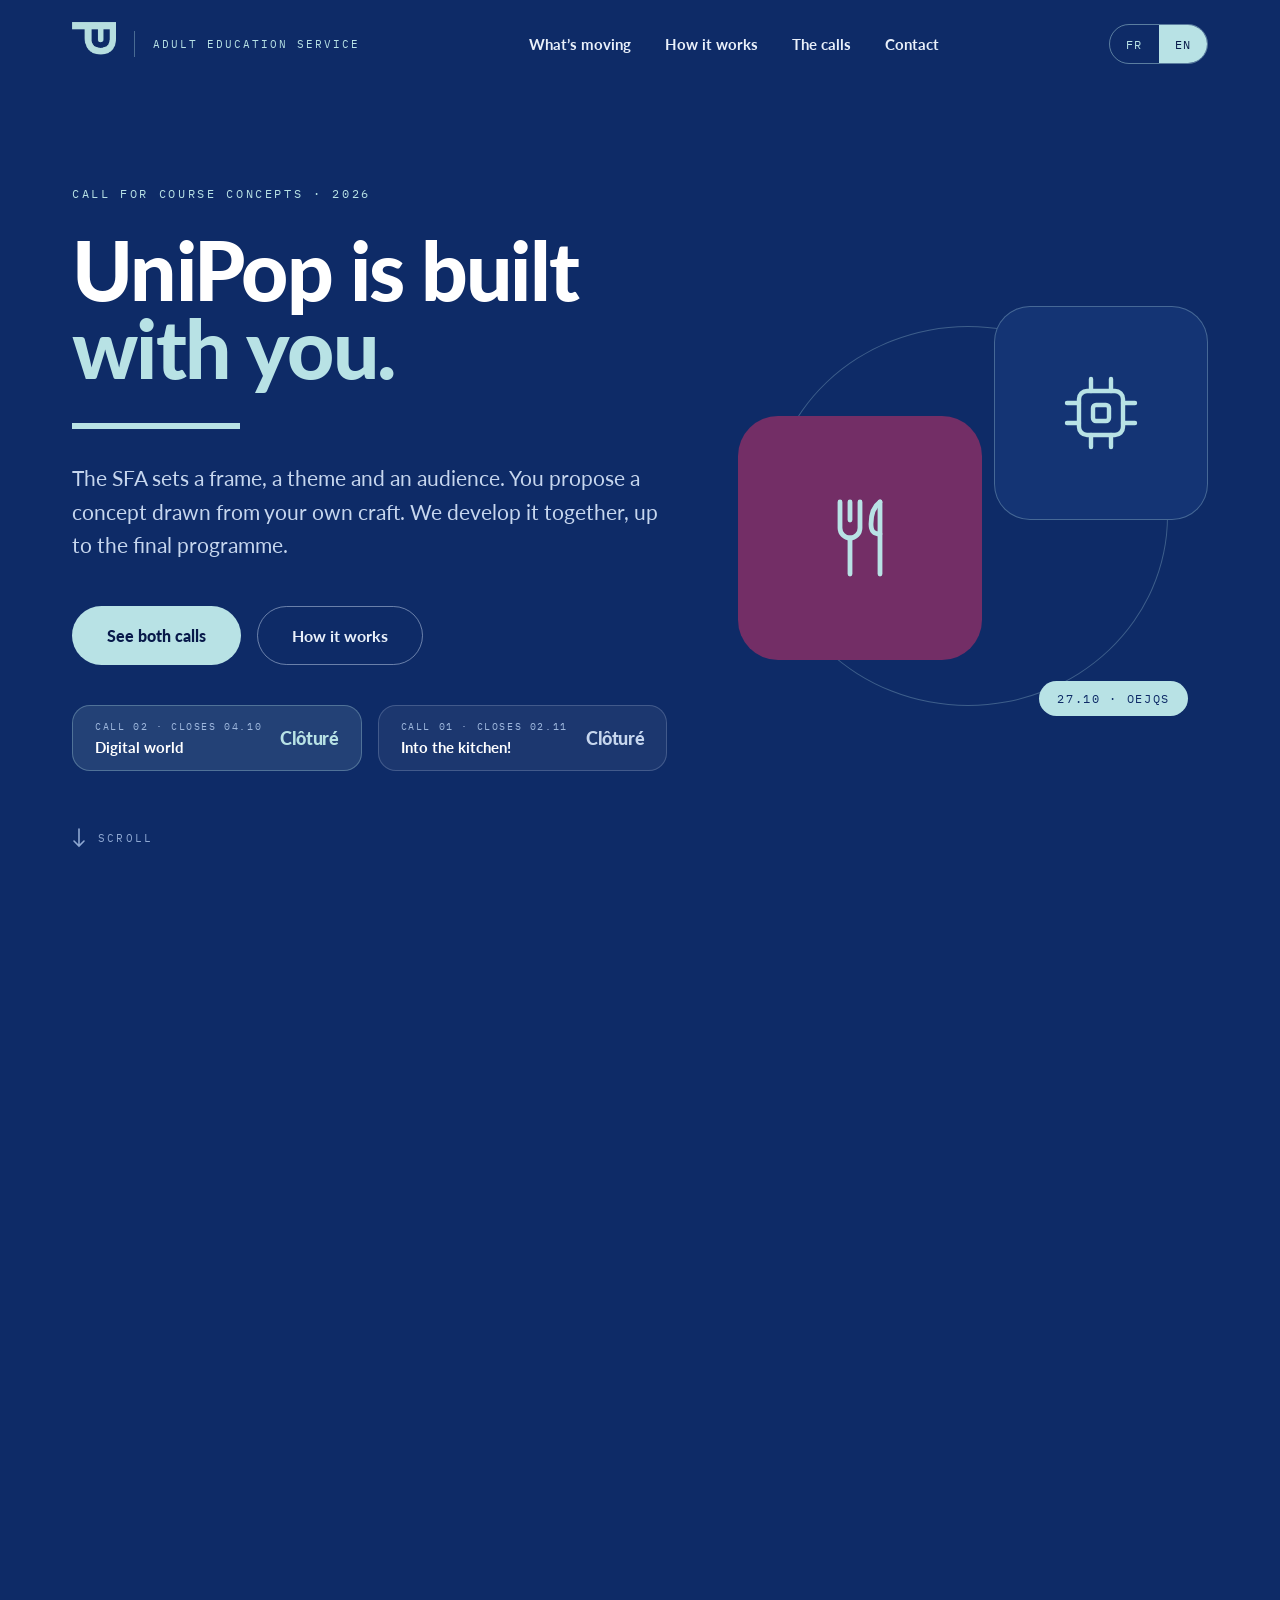
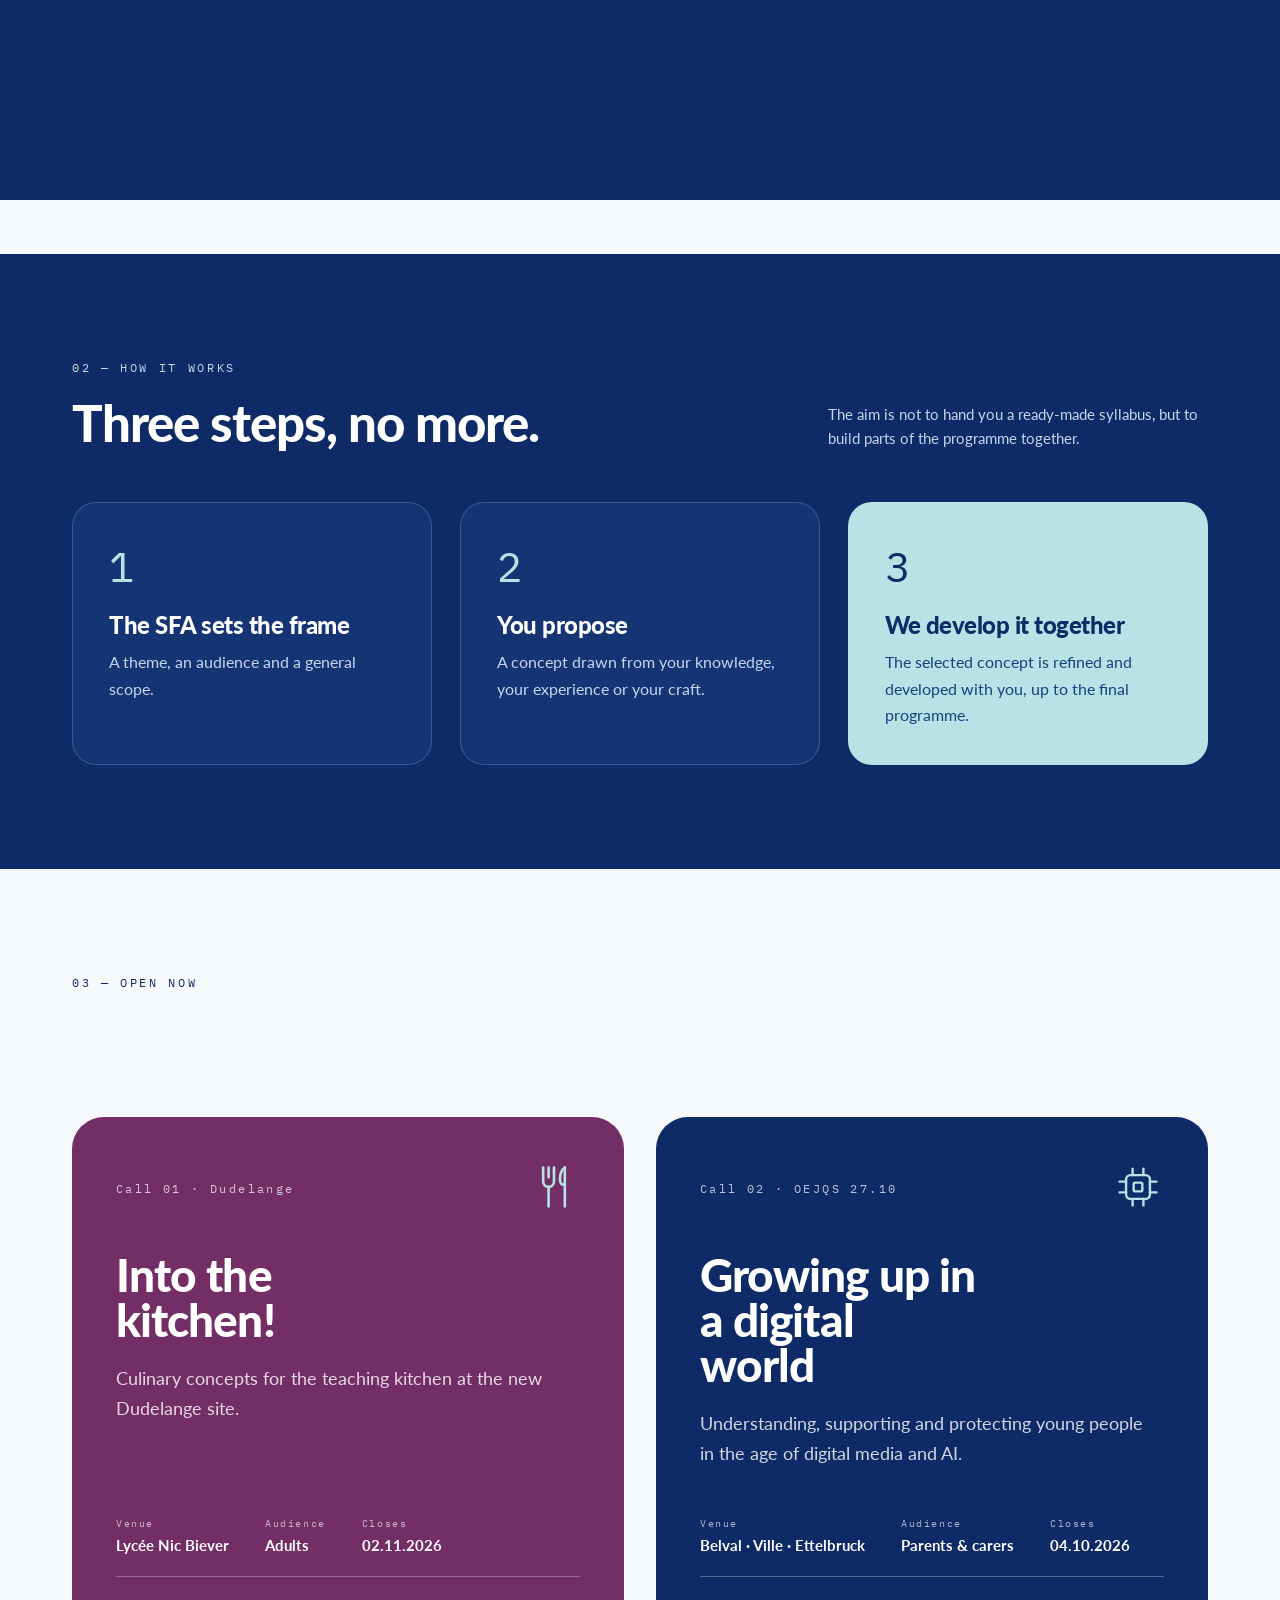
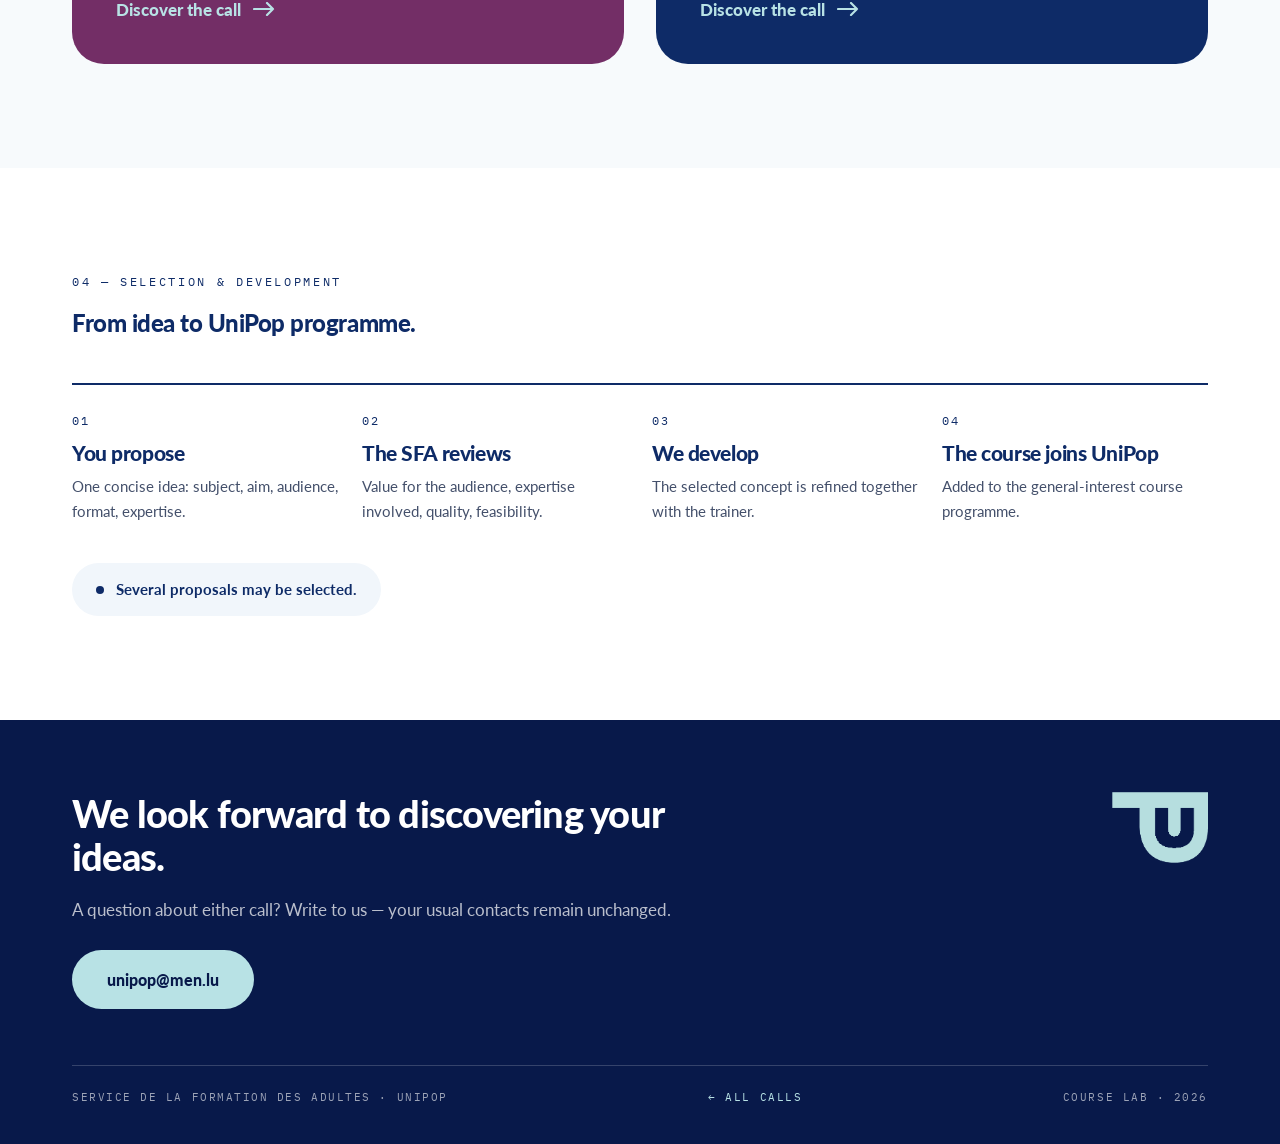
==== index.html @ d963fb6a "Add files via upload" ====
<!doctype html>
<html lang="fr">
<head>
<meta charset="utf-8">
<meta name="viewport" content="width=device-width, initial-scale=1">
<title data-i18n="k41">UniPop · Appel à concepts 2026</title>
<meta name="description" content="Deux appels à concepts de cours ouverts aux formatrices et formateurs UniPop : cuisine pédagogique à Dudelange et « Grandir dans un monde numérique ».">
<meta property="og:type" content="website">
<meta property="og:site_name" content="UniPop · Service de la formation des adultes">
<meta property="og:title" content="UniPop · Appel à concepts 2026">
<meta property="og:description" content="Deux appels à concepts de cours ouverts aux formatrices et formateurs UniPop : cuisine pédagogique à Dudelange et « Grandir dans un monde numérique ».">
<meta property="og:image" content="https://letzbug.github.io/appel_projets/assets/img/og-appel-concepts.png">
<meta property="og:image:width" content="1200">
<meta property="og:image:height" content="630">
<meta property="og:url" content="https://letzbug.github.io/appel_projets/index.html">
<meta name="twitter:card" content="summary_large_image">
<meta name="theme-color" content="#0E2B67">
<link rel="icon" href="assets/img/favicon-32.png" sizes="32x32">
<link rel="apple-touch-icon" href="assets/img/apple-touch-icon.png">
<link rel="preconnect" href="https://fonts.googleapis.com">
<link rel="preconnect" href="https://fonts.gstatic.com" crossorigin>
<link rel="stylesheet" href="https://fonts.googleapis.com/css2?family=Lato:ital,wght@0,400;0,700;0,900;1,400&amp;family=IBM+Plex+Mono:wght@400;500&amp;display=swap">
<link rel="stylesheet" href="assets/css/site.css">
</head>
<body>
<a class="skip" href="#main">Aller au contenu</a>
<header class="nav">
  <div class="shell nav__inner">
    <div class="nav__brand">
      <a href="index.html" aria-label="UniPop"><img class="nav__logo" src="assets/img/unipop-logo-knockout.png" alt="UniPop"></a>
      <span class="nav__rule" aria-hidden="true"></span>
      <span class="nav__tag" data-i18n="k46">Service de la formation des adultes</span>
    </div>
    <nav class="nav__links" id="menu">
      <a href="index.html#bouge" data-i18n="k42">Ce qui bouge</a>
      <a href="index.html#principe" data-i18n="k43">Le principe</a>
      <a href="index.html#appels" data-i18n="k44">Les appels</a>
      <a href="index.html#contact" data-i18n="k45">Contact</a>
    </nav>
    <div class="nav__end">
      <div class="lang" role="group" aria-label="Langue / Language">
        <button type="button" data-lang="fr" aria-pressed="true">FR</button>
        <button type="button" data-lang="en" aria-pressed="false">EN</button>
      </div>
      <button class="burger" type="button" aria-expanded="false" aria-controls="menu" aria-label="Menu">
        <span></span><span></span><span></span>
      </button>
    </div>
  </div>
  <div class="nav__progress" aria-hidden="true"></div>
</header>
<main id="main">

  <section class="hero">
    <div class="shell hero__grid">
      <div class="hero__col">
        <p class="eyebrow reveal" data-i18n="k47">Appel à concepts · Édition 2026</p>
        <h1 class="reveal" data-i18n-html="k48">UniPop se construit avec <span class="accent">vous.</span></h1>
        <div class="hero__rule reveal" aria-hidden="true"></div>
        <p class="hero__text reveal" data-i18n="k49">Le SFA définit un cadre, une thématique et un public. Vous proposez un concept issu de votre savoir-faire. Nous le développons ensemble, jusqu’au programme.</p>
        <div class="hero__actions reveal">
          <a class="btn btn--mint" href="#appels"><span data-i18n="k50">Voir les deux appels</span></a>
          <a class="btn btn--ghost" href="#principe"><span data-i18n="k51">Comment ça marche</span></a>
        </div>
        <div class="counts reveal">
          <div class="count count--lead" data-deadline="2026-10-04T23:59:59+02:00">
            <div>
              <div class="count__label"><span data-i18n="k1">Appel 02 · clôture 04.10</span></div>
              <div class="count__name"><span data-i18n="k2">Monde numérique</span></div>
            </div>
            <div class="count__value" data-over="Clôturé">04.10</div>
          </div>
          <div class="count" data-deadline="2026-11-02T23:59:59+01:00">
            <div>
              <div class="count__label"><span data-i18n="k3">Appel 01 · clôture 02.11</span></div>
              <div class="count__name"><span data-i18n="k4">À vos fourneaux !</span></div>
            </div>
            <div class="count__value" data-over="Clôturé">02.11</div>
          </div>
        </div>
        <div class="scrollcue" aria-hidden="true">
          <svg width="14" height="22" viewBox="0 0 14 22" fill="none" stroke="currentColor" stroke-width="1.6" stroke-linecap="round"><path d="M7 2v17M2 14l5 5 5-5"/></svg>
          <span>SCROLL</span>
        </div>
      </div>
      <div class="hero__art" aria-hidden="true">
        <div class="hero__ring"></div>
        <div class="tile tile--a floaty" style="color:var(--mint)"><svg viewBox="0 0 48 48" fill="none" stroke="currentColor" stroke-width="2.4" stroke-linecap="round" stroke-linejoin="round" aria-hidden="true"><path d="M14 6v13a5 5 0 0 0 5 5 5 5 0 0 0 5-5V6"/><path d="M19 6v9"/><path d="M19 24v18"/><path d="M34 6c-3.5 2.5-4.5 7-4.5 11s1.5 5 4.5 5"/><path d="M34 6v36"/></svg></div>
        <div class="tile tile--b floaty--b" style="color:var(--mint)"><svg viewBox="0 0 48 48" fill="none" stroke="currentColor" stroke-width="2.2" stroke-linecap="round" stroke-linejoin="round" aria-hidden="true"><rect x="13" y="13" width="22" height="22" rx="4"/><rect x="20" y="20" width="8" height="8" rx="1.5"/><path d="M19 13V7M29 13V7M19 41v-6M29 41v-6M13 19H7M13 29H7M41 19h-6M41 29h-6"/></svg></div>
        <div class="chip-float floaty--b">27.10 · OEJQS</div>
      </div>
    </div>
  </section>

  <div class="ticker" aria-hidden="true"><div class="ticker__track"><span><span data-i18n="k5">Dudelange · cuisine pédagogique</span></span><span aria-hidden="true">—</span><span><span data-i18n="k6">Ettelbruck · UniPop NORD · novembre 2026</span></span><span aria-hidden="true">—</span><span><span data-i18n="k7">27 octobre · journée OEJQS</span></span><span aria-hidden="true">—</span><span><span data-i18n="k8">Nouveau · les appels à concepts</span></span><span aria-hidden="true">—</span><span><span data-i18n="k9">Dudelange · cuisine pédagogique</span></span><span aria-hidden="true">—</span><span><span data-i18n="k10">Ettelbruck · UniPop NORD · novembre 2026</span></span><span aria-hidden="true">—</span><span><span data-i18n="k11">27 octobre · journée OEJQS</span></span><span aria-hidden="true">—</span><span><span data-i18n="k12">Nouveau · les appels à concepts</span></span><span aria-hidden="true">—</span></div></div>

  <section class="section section--paper" id="bouge">
    <div class="shell">
      <div class="news">
        <div class="map reveal" data-map>
        <svg viewBox="0 0 388 530" role="img" aria-label="Carte du Luxembourg : Dudelange, Ettelbruck et une piste à l’ouest">
          <path class="map__outline" d="M194 14 L212 69.8 L198.5 125.6 L225.5 181.4 L261.5 230.2 L324.5 265 L365 306.9 L374 348.7 L333.5 404.5 L306.5 453.3 L297.5 509.1 L257 516.1 L216.5 488.2 L176 516.1 L126.5 495.2 L90.5 488.2 L41 467.3 L14 453.3 L59 411.5 L77 362.7 L63.5 313.8 L90.5 272 L59 223.2 L41 174.4 L14 118.6 L68 76.8 L126.5 48.9 L162.5 27.9 Z"/>
          <g class="map__dots"></g>
          <g class="map__site" style="animation-delay:1.05s">
            <circle class="map__ping" cx="182.3" cy="245.5" r="9" fill="#0E2B67" opacity=".5"/>
            <circle cx="182.3" cy="245.5" r="7.5" fill="#0E2B67"/>
            <text class="map__label" x="198" y="250" fill="#0E2B67">Ettelbruck</text>
          </g>
          <g class="map__site" style="animation-delay:1.2s">
            <circle class="map__ping" cx="174.6" cy="502.1" r="9" fill="#732E66" opacity=".5"/>
            <circle cx="174.6" cy="502.1" r="7.5" fill="#732E66"/>
            <text class="map__label" x="190" y="507" fill="#732E66">Dudelange</text>
          </g>
          <g class="map__site" style="animation-delay:1.35s">
            <circle cx="90.5" cy="334.8" r="6.5" fill="#7C8CA8"/>
            <text class="map__label" x="26" y="316" fill="#7C8CA8">Ouest ?</text>
          </g>
        </svg>
      </div>
        <div>
          <p class="eyebrow reveal" data-i18n="k52">01 — Ce qui bouge</p>
          <h2 class="reveal" style="margin-bottom:14px" data-i18n="k53">De nouveaux lieux, de nouvelles possibilités.</h2>
          <p class="lead reveal" style="margin-bottom:44px;max-width:620px" data-i18n="k54">UniPop s’agrandit. Et avec les nouveaux sites arrive une nouvelle manière de construire une partie de l’offre — avec les formatrices et les formateurs.</p>
          <article class="newsitem reveal">
        <div class="newsitem__no">01</div>
        <div>
          <h3 data-i18n="k13">Dudelange — on commence par la cuisine</h3>
          <p data-i18n="k14">Lycée Nic Biever, 28 rue du Parc. Une cuisine pédagogique entièrement équipée sera le premier espace activé sur le site. Locaux disponibles les lundis et mercredis à partir de 17h00.</p>
        </div>
      </article>
      <article class="newsitem reveal">
        <div class="newsitem__no">02</div>
        <div>
          <h3 data-i18n="k15">Ettelbruck — UniPop NORD prend forme</h3>
          <p data-i18n="k16">Au Centre administratif Nordstad : une salle de musique, deux salles artistiques, deux salles équipables en portables et huit salles de classe. Premières formations à partir de novembre 2026.</p>
        </div>
      </article>
      <article class="newsitem newsitem--soft reveal">
        <div class="newsitem__no">03</div>
        <div>
          <h3 data-i18n="k17">Et vers l’ouest ?</h3>
          <p data-i18n="k18">Les discussions sont en cours. Bientôt un nouveau point sur la carte UniPop, nous l’espérons.</p>
        </div>
      </article>
        </div>
      </div>
    </div>
  </section>

  <section class="section section--navy" id="principe">
    <div class="shell">
      <div class="section__head">
        <div>
          <p class="eyebrow reveal" data-i18n="k55">02 — Le principe</p>
          <h2 class="reveal" data-i18n="k56">Trois temps, pas plus.</h2>
        </div>
        <p class="section__note reveal" data-i18n="k57">L’objectif n’est pas de vous imposer un contenu prédéfini, mais de construire ensemble certaines parties du programme.</p>
      </div>
      <div class="steps">
      <div class="step reveal">
        <div class="step__no">1</div>
        <h3 data-i18n="k19">Le SFA définit</h3>
        <p data-i18n="k20">Une thématique, un public et un cadre général.</p>
      </div>
      <div class="step reveal">
        <div class="step__no">2</div>
        <h3 data-i18n="k21">Vous proposez</h3>
        <p data-i18n="k22">Un concept issu de vos connaissances, de votre expérience ou de votre savoir-faire.</p>
      </div>
      <div class="step step--mint reveal">
        <div class="step__no">3</div>
        <h3 data-i18n="k23">Nous développons</h3>
        <p data-i18n="k24">Le concept retenu est précisé et développé avec vous, jusqu’au programme.</p>
      </div>
      </div>
    </div>
  </section>

  <section class="section section--paper" id="appels">
    <div class="shell">
      <div class="section__head">
        <div>
          <p class="eyebrow reveal" data-i18n="k58">03 — Ouverts maintenant</p>
          <h2 class="reveal" data-i18n="k59">Deux appels, deux univers.</h2>
        </div>
        <p class="section__note reveal" data-i18n="k60">Formulaire PDF interactif · une page suffit.</p>
      </div>
      <div class="calls">
      <a class="call call--cuisine reveal" href="cuisine.html" data-wipe="#732E66">
        <div class="call__top">
          <span class="call__kicker"><span data-i18n="k25">Appel 01 · Dudelange</span></span>
          <span style="color:var(--mint)"><svg viewBox="0 0 48 48" fill="none" stroke="currentColor" stroke-width="2.4" stroke-linecap="round" stroke-linejoin="round" aria-hidden="true"><path d="M14 6v13a5 5 0 0 0 5 5 5 5 0 0 0 5-5V6"/><path d="M19 6v9"/><path d="M19 24v18"/><path d="M34 6c-3.5 2.5-4.5 7-4.5 11s1.5 5 4.5 5"/><path d="M34 6v36"/></svg></span>
        </div>
        <h3 data-i18n-html="k26">À vos<br>fourneaux !</h3>
        <p data-i18n="k27">Concepts culinaires pour la cuisine pédagogique du nouveau site de Dudelange.</p>
        <div class="call__foot">
          <dl class="call__meta">
            <div><dt><span data-i18n="k28">Le lieu</span></dt><dd>Lycée Nic Biever</dd></div>
            <div><dt><span data-i18n="k29">Le public</span></dt><dd><span data-i18n="k30">Adultes</span></dd></div>
            <div><dt><span data-i18n="k31">Clôture</span></dt><dd>02.11.2026</dd></div>
          </dl>
          <span class="call__go"><span data-i18n="k32">Découvrir l’appel</span><svg width="22" height="14" viewBox="0 0 22 14" fill="none" stroke="currentColor" stroke-width="2.2" stroke-linecap="round" stroke-linejoin="round" aria-hidden="true"><path d="M1 7h19M14 1l6 6-6 6"/></svg></span>
        </div>
      </a>
      <a class="call call--numerique reveal" href="numerique.html" data-wipe="#0E2B67">
        <div class="call__top">
          <span class="call__kicker"><span data-i18n="k33">Appel 02 · OEJQS 27.10</span></span>
          <span style="color:var(--mint)"><svg viewBox="0 0 48 48" fill="none" stroke="currentColor" stroke-width="2.2" stroke-linecap="round" stroke-linejoin="round" aria-hidden="true"><rect x="13" y="13" width="22" height="22" rx="4"/><rect x="20" y="20" width="8" height="8" rx="1.5"/><path d="M19 13V7M29 13V7M19 41v-6M29 41v-6M13 19H7M13 29H7M41 19h-6M41 29h-6"/></svg></span>
        </div>
        <h3 data-i18n-html="k34">Grandir dans<br>un monde<br>numérique</h3>
        <p data-i18n="k35">Comprendre, accompagner et protéger les jeunes à l’ère du numérique et de l’IA.</p>
        <div class="call__foot">
          <dl class="call__meta">
            <div><dt><span data-i18n="k36">Le lieu</span></dt><dd>Belval · Ville · Ettelbruck</dd></div>
            <div><dt><span data-i18n="k37">Le public</span></dt><dd><span data-i18n="k38">Parents & accompagnants</span></dd></div>
            <div><dt><span data-i18n="k39">Clôture</span></dt><dd>04.10.2026</dd></div>
          </dl>
          <span class="call__go"><span data-i18n="k40">Découvrir l’appel</span><svg width="22" height="14" viewBox="0 0 22 14" fill="none" stroke="currentColor" stroke-width="2.2" stroke-linecap="round" stroke-linejoin="round" aria-hidden="true"><path d="M1 7h19M14 1l6 6-6 6"/></svg></span>
        </div>
      </a>
    </div>
    </div>
  </section>

  <section class="section section--white">
    <div class="shell">
      <p class="eyebrow reveal" data-i18n="k61">04 — Sélection & développement</p>
      <h2 class="reveal" style="margin:18px 0 48px" data-i18n="k62">De l’idée au programme UniPop.</h2>
      <div class="flow">
      <div class="reveal">
        <div class="flow__no">01</div>
        <h3 data-i18n="k63">Vous proposez</h3>
        <p data-i18n="k64">Une idée concise : sujet, objectif, public, format, expertise.</p>
      </div>
      <div class="reveal">
        <div class="flow__no">02</div>
        <h3 data-i18n="k65">Le SFA examine</h3>
        <p data-i18n="k66">Intérêt pour le public, savoir-faire mobilisé, qualité, faisabilité.</p>
      </div>
      <div class="reveal">
        <div class="flow__no">03</div>
        <h3 data-i18n="k67">Nous développons</h3>
        <p data-i18n="k68">Le concept retenu est précisé avec la formatrice ou le formateur.</p>
      </div>
      <div class="reveal">
        <div class="flow__no">04</div>
        <h3 data-i18n="k69">Le cours rejoint UniPop</h3>
        <p data-i18n="k70">Intégration dans la programmation des cours d’intérêt général.</p>
      </div>
    </div>
      <p class="badge-line reveal"><span data-i18n="k71">Plusieurs propositions pourront être retenues.</span></p>
    </div>
  </section>

</main>
<footer class="foot" id="contact">
  <div class="shell">
    <div class="foot__top">
      <div>
        <h2 class="reveal" data-i18n="k73">Nous nous réjouissons de découvrir vos idées.</h2>
        <p data-i18n="k72">Une question sur l’un des deux appels ? Écrivez-nous — vos personnes de contact habituelles restent inchangées.</p>
        <a class="btn btn--mint" href="mailto:unipop@men.lu" style="margin-top:26px">unipop@men.lu</a>
      </div>
      <img class="foot__logo" src="assets/img/unipop-logo-knockout.png" alt="UniPop">
    </div>
    <div class="foot__bar">
      <span>Service de la formation des adultes · UniPop</span>
      <a href="index.html" data-wipe="#0E2B67" data-i18n="k74">← Tous les appels</a>
      <span data-i18n="k75">Course Lab · 2026</span>
    </div>
  </div>
</footer>
<div class="wipe" aria-hidden="true"></div>
<script src="assets/js/lang-en.js"></script>
<script src="assets/js/i18n.js"></script>
<script src="assets/js/site.js"></script>
</body>
</html>
---- assets/css/site.css ----
/* =========================================================================
   UniPop · Appel à concepts 2026
   Feuille de style principale — Service de la formation des adultes
   Couleurs et typographie repris de la charte UniPop.
   ========================================================================= */

:root{
  --navy:#0E2B67;
  --navy-mid:#143474;
  --navy-deep:#08194A;
  --purple:#732E66;
  --purple-deep:#4E1C45;
  --mint:#B8E2E5;
  --paper:#F7FAFC;
  --white:#FFFFFF;
  --ink:#0E2B67;
  --body:#44506B;
  --muted:#6B7793;
  --line:#DCE6F0;

  /* couleur d'accent, redéfinie par page */
  --accent:var(--navy);
  --accent-deep:var(--navy-deep);
  --on-accent-soft:#C6D6EE;

  --shell:1280px;
  --pad:72px;
  --radius:24px;
  --ease:cubic-bezier(.2,.75,.2,1);

  --font:"Lato","Helvetica Neue",Helvetica,Arial,sans-serif;
  --mono:"IBM Plex Mono",ui-monospace,SFMono-Regular,Menlo,Consolas,monospace;
}

body.theme-cuisine{
  --accent:var(--purple);
  --accent-deep:var(--purple-deep);
  --on-accent-soft:#E3CADD;
}

/* Polices auto-hébergées — voir README, section « Schriften ».
   Décommenter ce bloc et supprimer le <link> Google Fonts dans les pages.
@font-face{font-family:"Lato";src:url("../fonts/lato-regular.woff2") format("woff2");font-weight:400;font-display:swap}
@font-face{font-family:"Lato";src:url("../fonts/lato-bold.woff2") format("woff2");font-weight:700;font-display:swap}
@font-face{font-family:"Lato";src:url("../fonts/lato-black.woff2") format("woff2");font-weight:900;font-display:swap}
@font-face{font-family:"IBM Plex Mono";src:url("../fonts/plexmono-regular.woff2") format("woff2");font-weight:400;font-display:swap}
*/

*,*::before,*::after{box-sizing:border-box}

html{scroll-behavior:smooth}

body{
  margin:0;
  font-family:var(--font);
  background:var(--paper);
  color:var(--body);
  -webkit-font-smoothing:antialiased;
  overflow-x:hidden;
}

img{max-width:100%;display:block}
a{color:var(--accent);text-decoration:none}

h1,h2,h3{margin:0;font-weight:900;letter-spacing:-.02em;color:var(--ink);line-height:1.05}
p{margin:0;line-height:1.65}

.shell{max-width:var(--shell);margin:0 auto;padding:0 var(--pad);width:100%}

.eyebrow{
  font-family:var(--mono);font-size:12px;letter-spacing:.22em;
  text-transform:uppercase;color:var(--accent);
}
.lead{font-size:18px;line-height:1.7;color:var(--body)}

/* ---------- accessibilité ---------- */
.skip{
  position:absolute;left:-9999px;top:0;z-index:100;background:var(--mint);color:var(--navy);
  padding:14px 22px;font-weight:700;border-radius:0 0 12px 0;
}
.skip:focus{left:0}
:focus-visible{outline:3px solid var(--mint);outline-offset:3px}
.sr-only{position:absolute;width:1px;height:1px;overflow:hidden;clip:rect(0 0 0 0);white-space:nowrap}

/* =========================================================================
   NAVIGATION
   ========================================================================= */
.nav{
  position:sticky;top:0;z-index:50;background:var(--accent);
  transition:box-shadow .3s ease;
}
.nav.scrolled{box-shadow:0 10px 30px rgba(8,25,64,.25)}
.nav__inner{
  display:flex;align-items:center;justify-content:space-between;gap:24px;
  height:88px;transition:height .3s var(--ease);
}
.nav.scrolled .nav__inner{height:68px}
.nav__brand{display:flex;align-items:center;gap:18px;min-width:0}
.nav__logo{width:44px;height:44px;transition:width .3s var(--ease),height .3s var(--ease)}
.nav.scrolled .nav__logo{width:36px;height:36px}
.nav__rule{width:1px;height:26px;background:rgba(184,226,229,.35)}
.nav__tag{
  font-family:var(--mono);font-size:11px;letter-spacing:.18em;text-transform:uppercase;
  color:var(--mint);white-space:nowrap;
}
.nav__links{display:flex;align-items:center;gap:34px}
.nav__links a{
  font-size:15px;font-weight:700;color:#E9F0FA;position:relative;padding:6px 0;
}
.nav__links a::after{
  content:"";position:absolute;left:0;right:100%;bottom:0;height:2px;background:var(--mint);
  transition:right .3s var(--ease);
}
.nav__links a:hover::after,.nav__links a:focus-visible::after{right:0}
.nav__end{display:flex;align-items:center;gap:16px}

.lang{display:flex;border:1px solid rgba(184,226,229,.45);border-radius:999px;overflow:hidden}
.lang button{
  border:0;background:transparent;color:var(--mint);cursor:pointer;
  font-family:var(--mono);font-size:12px;letter-spacing:.1em;padding:9px 16px;
  min-height:38px;transition:background-color .25s ease,color .25s ease;
}
.lang button[aria-pressed="true"]{background:var(--mint);color:var(--accent-deep)}

.burger{display:none;width:44px;height:44px;border:0;background:transparent;cursor:pointer;
  flex-direction:column;align-items:flex-end;justify-content:center;gap:5px;padding:0}
.burger span{display:block;width:22px;height:2px;background:var(--mint);transition:transform .3s var(--ease),opacity .2s}
.burger[aria-expanded="true"] span:nth-child(1){transform:translateY(7px) rotate(45deg)}
.burger[aria-expanded="true"] span:nth-child(2){opacity:0}
.burger[aria-expanded="true"] span:nth-child(3){transform:translateY(-7px) rotate(-45deg)}

.nav__progress{
  position:absolute;left:0;bottom:0;height:2px;width:0;background:var(--mint);
  transition:width .1s linear;
}

/* =========================================================================
   HERO
   ========================================================================= */
.hero{background:var(--accent);color:#fff;padding:96px 0 104px;position:relative;overflow:hidden}
.hero__grid{display:flex;align-items:center;justify-content:space-between;gap:56px}
.hero__col{max-width:740px;flex:1 1 auto}
.hero .eyebrow{color:var(--mint)}
.hero h1{font-size:clamp(46px,6.4vw,92px);color:#fff;line-height:.96;margin-top:26px}
.hero h1 .accent{color:var(--mint)}
.hero__rule{width:168px;height:6px;background:var(--mint);margin:36px 0 32px;transform-origin:left center}
.hero__text{font-size:21px;line-height:1.6;color:var(--on-accent-soft);max-width:620px}
.hero__actions{display:flex;flex-wrap:wrap;gap:16px;margin-top:44px}
.hero__art{flex:0 0 auto;width:480px;height:440px;position:relative}
.hero__ring{position:absolute;inset:30px 40px;border:1px solid rgba(184,226,229,.28);border-radius:50%}
.tile{
  position:absolute;border-radius:40px;display:flex;align-items:center;justify-content:center;
}
.tile--a{left:10px;top:120px;width:244px;height:244px;background:var(--purple)}
.tile--b{right:0;top:10px;width:214px;height:214px;background:var(--navy-mid);
  border:1px solid rgba(184,226,229,.3);border-radius:36px}
body.theme-cuisine .tile--b{background:var(--purple-deep)}
.tile svg{width:96px;height:96px}
.chip-float{
  position:absolute;right:20px;bottom:20px;background:var(--mint);color:var(--navy);
  font-family:var(--mono);font-size:12px;letter-spacing:.14em;padding:10px 18px;border-radius:999px;
}

.btn{
  display:inline-flex;align-items:center;gap:12px;border-radius:999px;font-size:16px;
  padding:19px 34px;font-weight:900;min-height:56px;border:1px solid transparent;cursor:pointer;
  transition:transform .25s ease,background-color .25s ease,color .25s ease,border-color .25s ease;
}
.btn:hover,.btn:focus-visible{transform:translateY(-3px)}
.btn--mint{background:var(--mint);color:var(--accent-deep)}
.btn--mint:hover{background:#cceef0}
.btn--ghost{border-color:rgba(198,214,238,.5);color:#E9F0FA;font-weight:700}
.btn--ghost:hover{border-color:var(--mint);color:#fff}
.btn--solid{background:var(--accent);color:#fff}
.btn--outline{border-color:#C6CFDE;color:var(--ink);font-weight:700}
.btn--outline:hover{border-color:var(--accent)}

/* ---------- compte à rebours ---------- */
.counts{display:flex;flex-wrap:wrap;gap:16px;margin-top:40px}
.count{
  display:flex;align-items:center;gap:18px;border-radius:18px;padding:14px 22px;
  background:rgba(255,255,255,.06);border:1px solid rgba(198,214,238,.22);
  transition:border-color .3s ease,background-color .3s ease;
}
.count--lead{background:rgba(184,226,229,.12);border-color:rgba(184,226,229,.3)}
.count:hover{border-color:var(--mint)}
.count__label{font-family:var(--mono);font-size:10px;letter-spacing:.16em;text-transform:uppercase;color:#9FB8DE}
.count__name{margin-top:5px;font-size:15px;font-weight:700;color:#fff}
.count__value{font-size:30px;font-weight:900;letter-spacing:-.02em;color:var(--on-accent-soft);white-space:nowrap}
.count--lead .count__value{color:var(--mint)}
.count__value small{font-size:14px;font-weight:700;opacity:.75;margin-left:4px}
.count.is-over .count__value{font-size:18px}

.scrollcue{
  display:flex;align-items:center;gap:12px;margin-top:56px;
  font-family:var(--mono);font-size:11px;letter-spacing:.2em;color:#8FA8D2;
}
.scrollcue svg{animation:bob 2.2s ease-in-out infinite}

/* =========================================================================
   BANDEAU DÉFILANT
   ========================================================================= */
.ticker{background:var(--mint);overflow:hidden;padding:24px 0}
.ticker__track{display:flex;gap:56px;white-space:nowrap;width:max-content;animation:ticker 40s linear infinite}
.ticker span{font-family:var(--mono);font-size:13px;letter-spacing:.2em;text-transform:uppercase;color:var(--navy)}
.ticker:hover .ticker__track{animation-play-state:paused}

/* =========================================================================
   SECTIONS
   ========================================================================= */
.section{padding:104px 0}
.section--paper{background:var(--paper)}
.section--white{background:var(--white)}
.section--navy{background:var(--navy);color:#fff}
.section--navy h2{color:#fff}
.section--accent{background:var(--accent);color:#fff}
.section--accent h2{color:#fff}
.section__head{display:flex;align-items:flex-end;justify-content:space-between;gap:48px;margin-bottom:52px;flex-wrap:wrap}
.section__head h2{font-size:clamp(32px,4vw,52px);margin-top:18px;max-width:680px}
.section__note{max-width:380px;font-size:15px;line-height:1.6;color:var(--muted)}
.section--navy .section__note,.section--accent .section__note{color:var(--on-accent-soft)}
.section--navy .eyebrow,.section--accent .eyebrow{color:var(--mint)}

/* ---------- carte + actualités ---------- */
.news{display:grid;grid-template-columns:minmax(0,480px) minmax(0,1fr);gap:80px;align-items:center}
.map{background:#fff;border-radius:28px;padding:32px;display:flex;justify-content:center}
.map svg{width:100%;max-width:340px;height:auto;overflow:visible}
.map__outline{fill:none;stroke:rgba(14,43,103,.16);stroke-width:1.5}
.map__dot{fill:#C3D3E6;opacity:0;transform-origin:center;transition:fill .25s ease,r .25s ease}
.map.in .map__dot{animation:dotIn .5s var(--ease) forwards;animation-delay:var(--d,0ms)}
.map__dot.near{fill:var(--mint)}
.map__site{opacity:0}
.map.in .map__site{animation:siteIn .6s var(--ease) forwards}
.map__ping{transform-box:fill-box;transform-origin:center;animation:ping 2.8s cubic-bezier(.2,.6,.3,1) infinite}
.map__label{font-family:var(--font);font-size:14px;font-weight:900}

.newsitem{display:flex;gap:22px;padding:26px 0;border-top:1px solid var(--line)}
.newsitem:last-child{border-bottom:1px solid var(--line)}
.newsitem__no{width:54px;flex:0 0 54px;font-family:var(--mono);font-size:13px;color:var(--accent)}
.newsitem h3{font-size:22px}
.newsitem p{margin-top:8px;font-size:16px;color:var(--body)}
.newsitem--soft h3,.newsitem--soft .newsitem__no{color:#7C8CA8}

/* ---------- étapes ---------- */
.steps{display:grid;grid-template-columns:repeat(3,minmax(0,1fr));gap:28px}
.step{background:var(--navy-mid);border:1px solid rgba(184,226,229,.22);border-radius:var(--radius);padding:36px;
  transition:transform .4s var(--ease),border-color .4s ease}
.step:hover{transform:translateY(-8px);border-color:var(--mint)}
.step__no{font-family:var(--mono);font-size:42px;color:var(--mint)}
.step h3{margin-top:18px;font-size:24px;color:#fff}
.step p{margin-top:12px;font-size:16px;color:var(--on-accent-soft)}
.step--mint{background:var(--mint);border-color:transparent}
.step--mint .step__no{color:var(--navy)}
.step--mint h3{color:var(--navy)}
.step--mint p{color:#164080}

/* ---------- cartes appel ---------- */
.calls{display:grid;grid-template-columns:repeat(2,minmax(0,1fr));gap:32px}
.call{
  display:flex;flex-direction:column;border-radius:32px;padding:44px;min-height:520px;color:#fff;
  position:relative;overflow:hidden;
  transition:transform .45s var(--ease),box-shadow .45s ease;
}
.call:hover,.call:focus-visible{transform:translateY(-10px);box-shadow:0 30px 60px rgba(8,25,64,.22)}
.call--cuisine{background:var(--purple)}
.call--numerique{background:var(--navy)}
.call__top{display:flex;align-items:center;justify-content:space-between;gap:20px}
.call__kicker{font-family:var(--mono);font-size:12px;letter-spacing:.2em;color:rgba(255,255,255,.72)}
.call__top svg{width:52px;height:52px;flex:0 0 auto}
.call h3{font-size:clamp(36px,3.6vw,58px);color:#fff;margin-top:36px;line-height:.98}
.call p{margin-top:22px;font-size:18px;color:rgba(255,255,255,.82);max-width:450px}
.call__foot{margin-top:auto;padding-top:32px}
.call__meta{display:flex;flex-wrap:wrap;gap:36px;padding-bottom:22px;border-bottom:1px solid rgba(255,255,255,.28)}
.call__meta dt{font-family:var(--mono);font-size:10px;letter-spacing:.16em;color:rgba(255,255,255,.65)}
.call__meta dd{margin:6px 0 0;font-size:15px;font-weight:700}
.call__go{display:flex;align-items:center;gap:12px;margin-top:22px;font-size:17px;font-weight:900;color:var(--mint)}
.call:hover .call__go svg{transform:translateX(6px)}
.call__go svg{transition:transform .3s var(--ease)}

/* ---------- barre méta ---------- */
.meta{background:#fff;padding:32px 0}
.meta__grid{display:grid;grid-template-columns:repeat(3,minmax(0,1fr));gap:0}
.meta__cell{padding:0 40px;border-left:1px solid var(--line)}
.meta__cell:first-child{padding-left:0;border-left:0}
.meta__cell dt{font-family:var(--mono);font-size:10px;letter-spacing:.18em;color:var(--accent)}
.meta__cell dd{margin:8px 0 0;font-size:17px;font-weight:700;color:var(--ink)}
.meta__cell .sub{margin-top:5px;font-size:14px;font-weight:400;color:var(--muted)}

/* ---------- citation ---------- */
.split{display:grid;grid-template-columns:minmax(0,1fr) minmax(0,1fr);gap:72px;align-items:center}
.quote{background:var(--accent);border-radius:28px;padding:44px;color:#fff}
.quote svg{width:44px;height:34px;fill:var(--mint)}
.quote p{margin-top:24px;font-size:28px;line-height:1.3;font-weight:900}
.quote .quote__sub{margin-top:20px;font-size:16px;font-weight:400;color:var(--on-accent-soft)}

/* ---------- grille de sujets ---------- */
.topics{display:grid;grid-template-columns:repeat(5,minmax(0,1fr));gap:20px}
.topics--4{grid-template-columns:repeat(4,minmax(0,1fr))}
.topic{
  background:var(--white);border-radius:20px;padding:26px;min-height:210px;color:var(--ink);
  transition:transform .4s var(--ease),background-color .4s ease,color .4s ease;
}
.section--paper .topic{background:#fff}
.section--white .topic{background:#F3F6FA}
.topic:hover{transform:translateY(-8px);background:var(--accent);color:#fff}
.topic__no{font-family:var(--mono);font-size:11px;letter-spacing:.14em;opacity:.65}
.topic h3{margin-top:14px;font-size:20px;line-height:1.2;color:inherit}
.topic p{margin-top:10px;font-size:14px;line-height:1.55;opacity:.82;color:inherit}
.topic--mint{background:var(--mint)}

/* ---------- bandeau « ce que nous cherchons » ---------- */
.band{background:var(--navy);color:#fff;padding:72px 0}
.band__grid{display:flex;gap:56px;align-items:center;flex-wrap:wrap}
.band .eyebrow{color:var(--mint);flex:0 0 200px}
.band p{flex:1 1 420px;font-size:clamp(22px,2.4vw,34px);line-height:1.25;font-weight:900;color:#fff}

/* ---------- date OEJQS ---------- */
.date{background:var(--mint);padding:56px 0}
.date__grid{display:flex;gap:28px;align-items:center;flex-wrap:wrap}
.date__badge{background:var(--navy);color:var(--mint);border-radius:22px;padding:18px 26px;text-align:center;flex:0 0 auto}
.date__badge span{font-family:var(--mono);font-size:12px;letter-spacing:.16em;display:block}
.date__badge strong{display:block;font-size:44px;line-height:1;color:#fff}
.date__text h3{font-size:clamp(20px,2vw,26px);line-height:1.25;color:var(--navy)}
.date__text p{margin-top:8px;font-size:16px;color:#164080}

/* ---------- bloc PDF ---------- */
.apply{display:grid;grid-template-columns:minmax(0,1fr) minmax(0,460px);gap:60px;align-items:center}
.apply__actions{display:flex;flex-wrap:wrap;gap:16px;margin-top:28px}
.hint{display:flex;gap:10px;margin-top:24px;max-width:540px}
.hint svg{width:18px;height:18px;flex:0 0 18px;margin-top:2px;stroke:var(--muted);fill:none}
.hint p{font-size:14px;line-height:1.55;color:var(--muted)}
.preview{background:#fff;border-radius:var(--radius);padding:34px;box-shadow:0 24px 50px rgba(14,43,103,.10)}
.section--white .preview{background:var(--paper)}
.preview__label{font-family:var(--mono);font-size:11px;letter-spacing:.16em;color:var(--accent)}
.preview__fields{margin-top:20px;display:flex;flex-direction:column;gap:14px}
.preview label{font-size:13px;font-weight:700;color:var(--body)}
.preview input,.preview textarea{
  display:block;width:100%;margin-top:7px;border:1px solid #DCE4EF;border-radius:10px;
  background:#fff;padding:12px 14px;font-family:var(--font);font-size:15px;color:var(--ink);
}
.preview input{height:46px;padding:0 14px}
.preview textarea{resize:none}
.pills{display:flex;flex-wrap:wrap;gap:8px;margin-top:10px}
.pill{border:1px solid #DCE4EF;color:var(--muted);border-radius:999px;padding:8px 16px;font-size:13px;font-weight:700}
.pill--on{border-color:var(--accent);color:var(--accent)}

/* ---------- parcours ---------- */
.flow{display:grid;grid-template-columns:repeat(4,minmax(0,1fr));gap:24px;border-top:2px solid var(--accent);padding-top:28px}
.flow__no{font-family:var(--mono);font-size:12px;letter-spacing:.16em;color:var(--accent)}
.flow h3{margin-top:14px;font-size:21px}
.flow p{margin-top:10px;font-size:15px;color:var(--body)}
.tags{display:flex;flex-wrap:wrap;gap:10px;margin-top:36px}
.tag{background:#F1F6FB;color:var(--accent);border-radius:999px;padding:10px 18px;font-size:14px;font-weight:700}
.badge-line{
  display:inline-flex;align-items:center;gap:12px;margin-top:40px;background:#F1F6FB;
  border-radius:999px;padding:14px 24px;font-size:15px;font-weight:700;color:var(--ink);
}
.badge-line::before{content:"";width:8px;height:8px;border-radius:50%;background:var(--accent)}

/* =========================================================================
   PIED DE PAGE
   ========================================================================= */
.foot{background:var(--accent-deep);color:#fff;padding:72px 0 40px}
.foot__top{display:flex;justify-content:space-between;align-items:flex-start;gap:60px;flex-wrap:wrap}
.foot h2{font-size:clamp(28px,3vw,40px);color:#fff;max-width:680px;line-height:1.12}
.foot p{margin-top:18px;font-size:17px;color:rgba(255,255,255,.72);max-width:620px}
.foot__logo{width:96px;height:96px;flex:0 0 auto}
.foot__bar{
  display:flex;justify-content:space-between;align-items:center;gap:24px;flex-wrap:wrap;
  border-top:1px solid rgba(255,255,255,.18);margin-top:56px;padding-top:24px;
  font-family:var(--mono);font-size:11px;letter-spacing:.14em;text-transform:uppercase;color:rgba(255,255,255,.6);
}
.foot__bar a{color:var(--mint)}

/* =========================================================================
   TRANSITION DE PAGE
   ========================================================================= */
.wipe{
  position:fixed;inset:0;z-index:90;background:var(--navy);transform:translateY(100%);
  pointer-events:none;
}
.wipe.out{animation:wipeIn .42s var(--ease) forwards}
.wipe.in{transform:translateY(0);animation:wipeOut .5s var(--ease) forwards}

/* =========================================================================
   RÉVÉLATION AU DÉFILEMENT
   ========================================================================= */
.reveal{opacity:0;transform:translateY(26px)}
.reveal.in{
  opacity:1;transform:none;
  transition:opacity .8s var(--ease),transform .8s var(--ease);
  transition-delay:var(--d,0ms);
}

@keyframes bob{0%,100%{transform:translateY(0);opacity:.55}50%{transform:translateY(8px);opacity:1}}
@keyframes ticker{from{transform:translateX(0)}to{transform:translateX(calc(-50% - 28px))}}
@keyframes floaty{0%,100%{transform:translateY(0)}50%{transform:translateY(-16px)}}
@keyframes ping{0%{transform:scale(.55);opacity:.85}75%{transform:scale(2.6);opacity:0}100%{opacity:0}}
@keyframes dotIn{to{opacity:.9;transform:scale(1)}}
@keyframes siteIn{to{opacity:1}}
@keyframes wipeIn{from{transform:translateY(100%)}to{transform:translateY(0)}}
@keyframes wipeOut{from{transform:translateY(0)}to{transform:translateY(-100%)}}

.floaty{animation:floaty 7s ease-in-out infinite}
.floaty--b{animation:floaty 7s ease-in-out 1.6s infinite}

/* =========================================================================
   RESPONSIVE
   ========================================================================= */
@media (max-width:1180px){
  :root{--pad:48px}
  .news{grid-template-columns:1fr;gap:48px}
  .split{grid-template-columns:1fr;gap:40px}
  .apply{grid-template-columns:1fr;gap:40px}
  .topics{grid-template-columns:repeat(3,minmax(0,1fr))}
  .topics--4{grid-template-columns:repeat(3,minmax(0,1fr))}
  .flow{grid-template-columns:repeat(2,minmax(0,1fr));gap:32px}
  .hero__art{display:none}
}
@media (max-width:900px){
  :root{--pad:28px}
  .section{padding:72px 0}
  .hero{padding:64px 0 72px}
  .nav__links{
    position:fixed;inset:88px 0 auto;background:var(--accent-deep);flex-direction:column;
    align-items:flex-start;gap:0;padding:12px 28px 28px;transform:translateY(-120%);
    transition:transform .35s var(--ease);
  }
  .nav__links.open{transform:none}
  .nav__links a{width:100%;padding:16px 0;border-bottom:1px solid rgba(255,255,255,.12);font-size:18px}
  .nav__tag{display:none}
  .burger{display:flex}
  .steps{grid-template-columns:1fr}
  .calls{grid-template-columns:1fr}
  .call{min-height:0;padding:32px}
  .topics,.topics--4{grid-template-columns:repeat(2,minmax(0,1fr))}
  .meta__grid{grid-template-columns:1fr;gap:24px}
  .meta__cell{padding:0;border-left:0;border-top:1px solid var(--line);padding-top:20px}
  .meta__cell:first-child{border-top:0;padding-top:0}
  .hero__text{font-size:18px}
  .counts{gap:12px}
  .count{width:100%}
  .scrollcue{display:none}
}
@media (max-width:560px){
  .topics,.topics--4,.flow{grid-template-columns:1fr}
  .hero h1{font-size:40px}
}

/* =========================================================================
   MOUVEMENT RÉDUIT / IMPRESSION
   ========================================================================= */
@media (prefers-reduced-motion:reduce){
  html{scroll-behavior:auto}
  *,*::before,*::after{animation:none!important;transition:none!important}
  .reveal{opacity:1;transform:none}
  .map__dot{opacity:.9}
  .map__site{opacity:1}
  .wipe{display:none}
}
@media print{
  .nav,.ticker,.wipe,.scrollcue{display:none}
  body{background:#fff}
  .hero,.section--navy,.section--accent,.band,.foot{background:#fff!important;color:#000!important}
  .hero h1,.foot h2,.band p,.section--navy h2{color:#000!important}
}
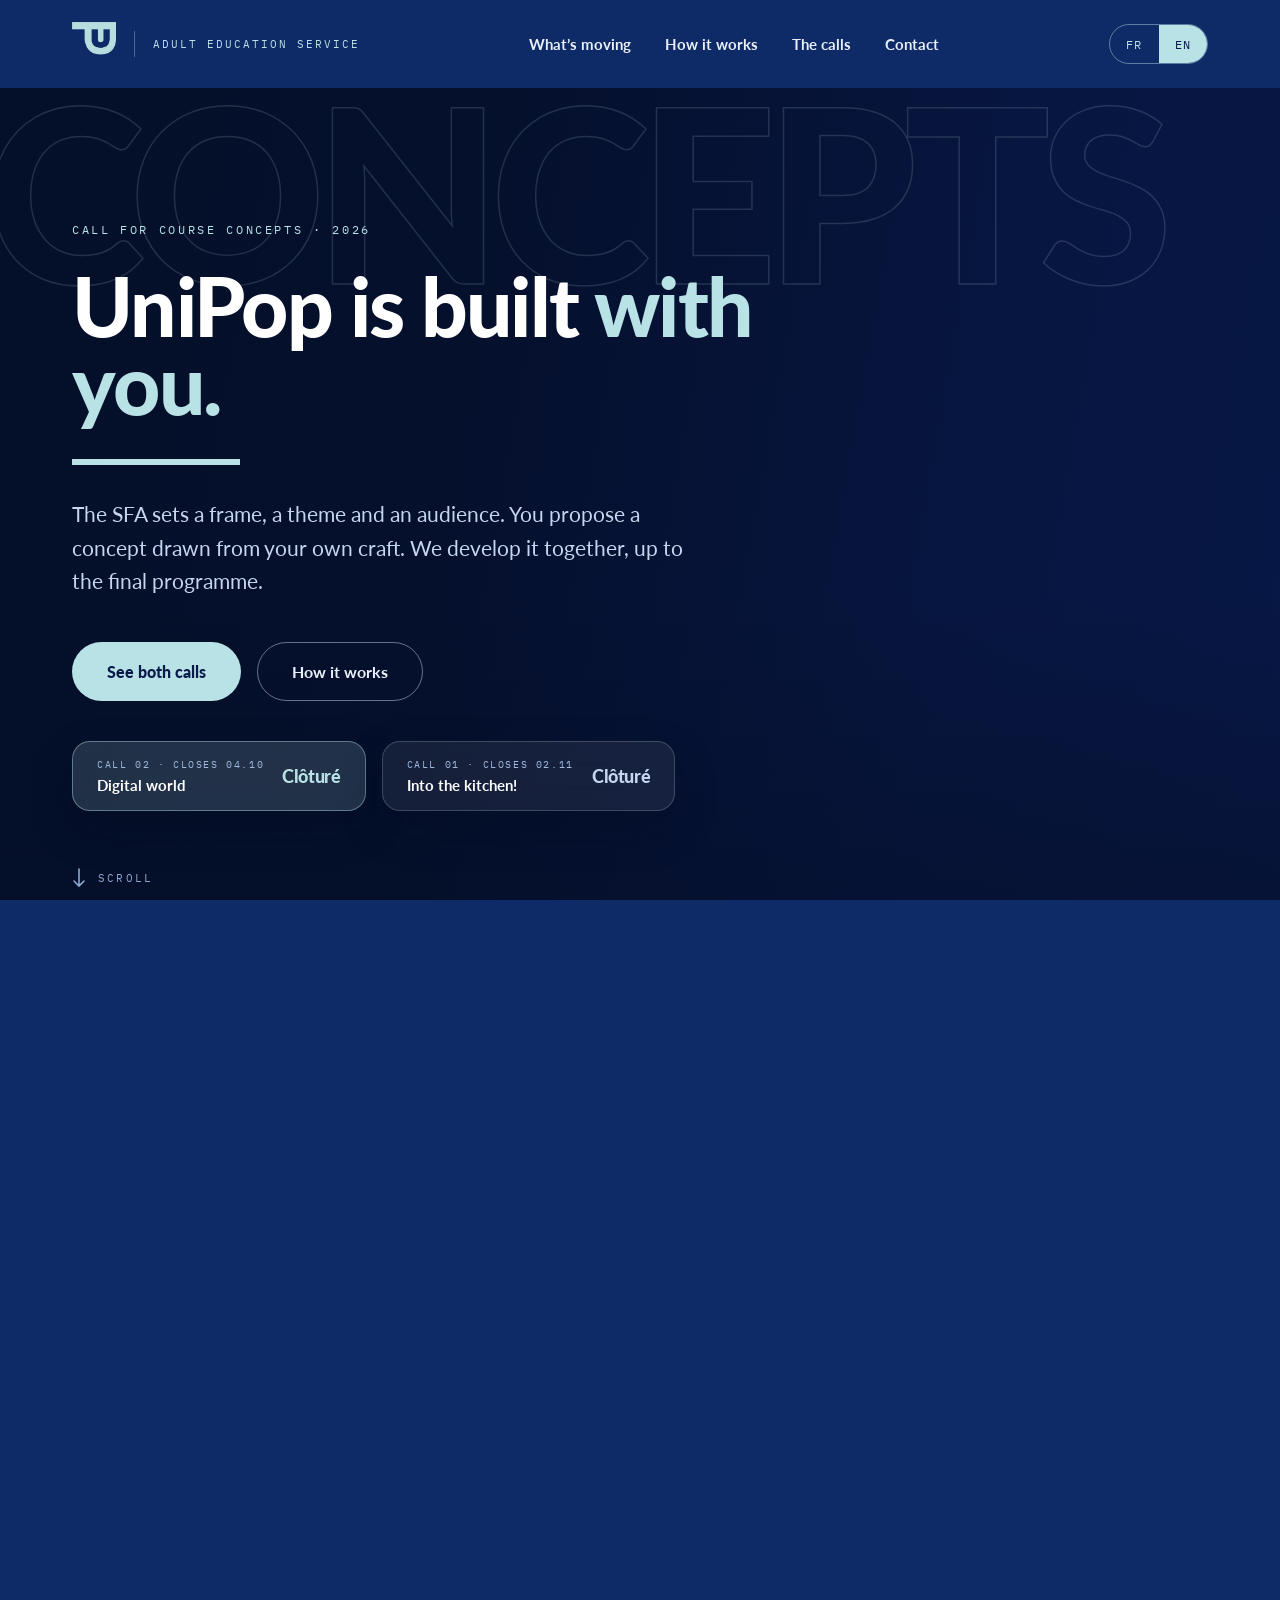
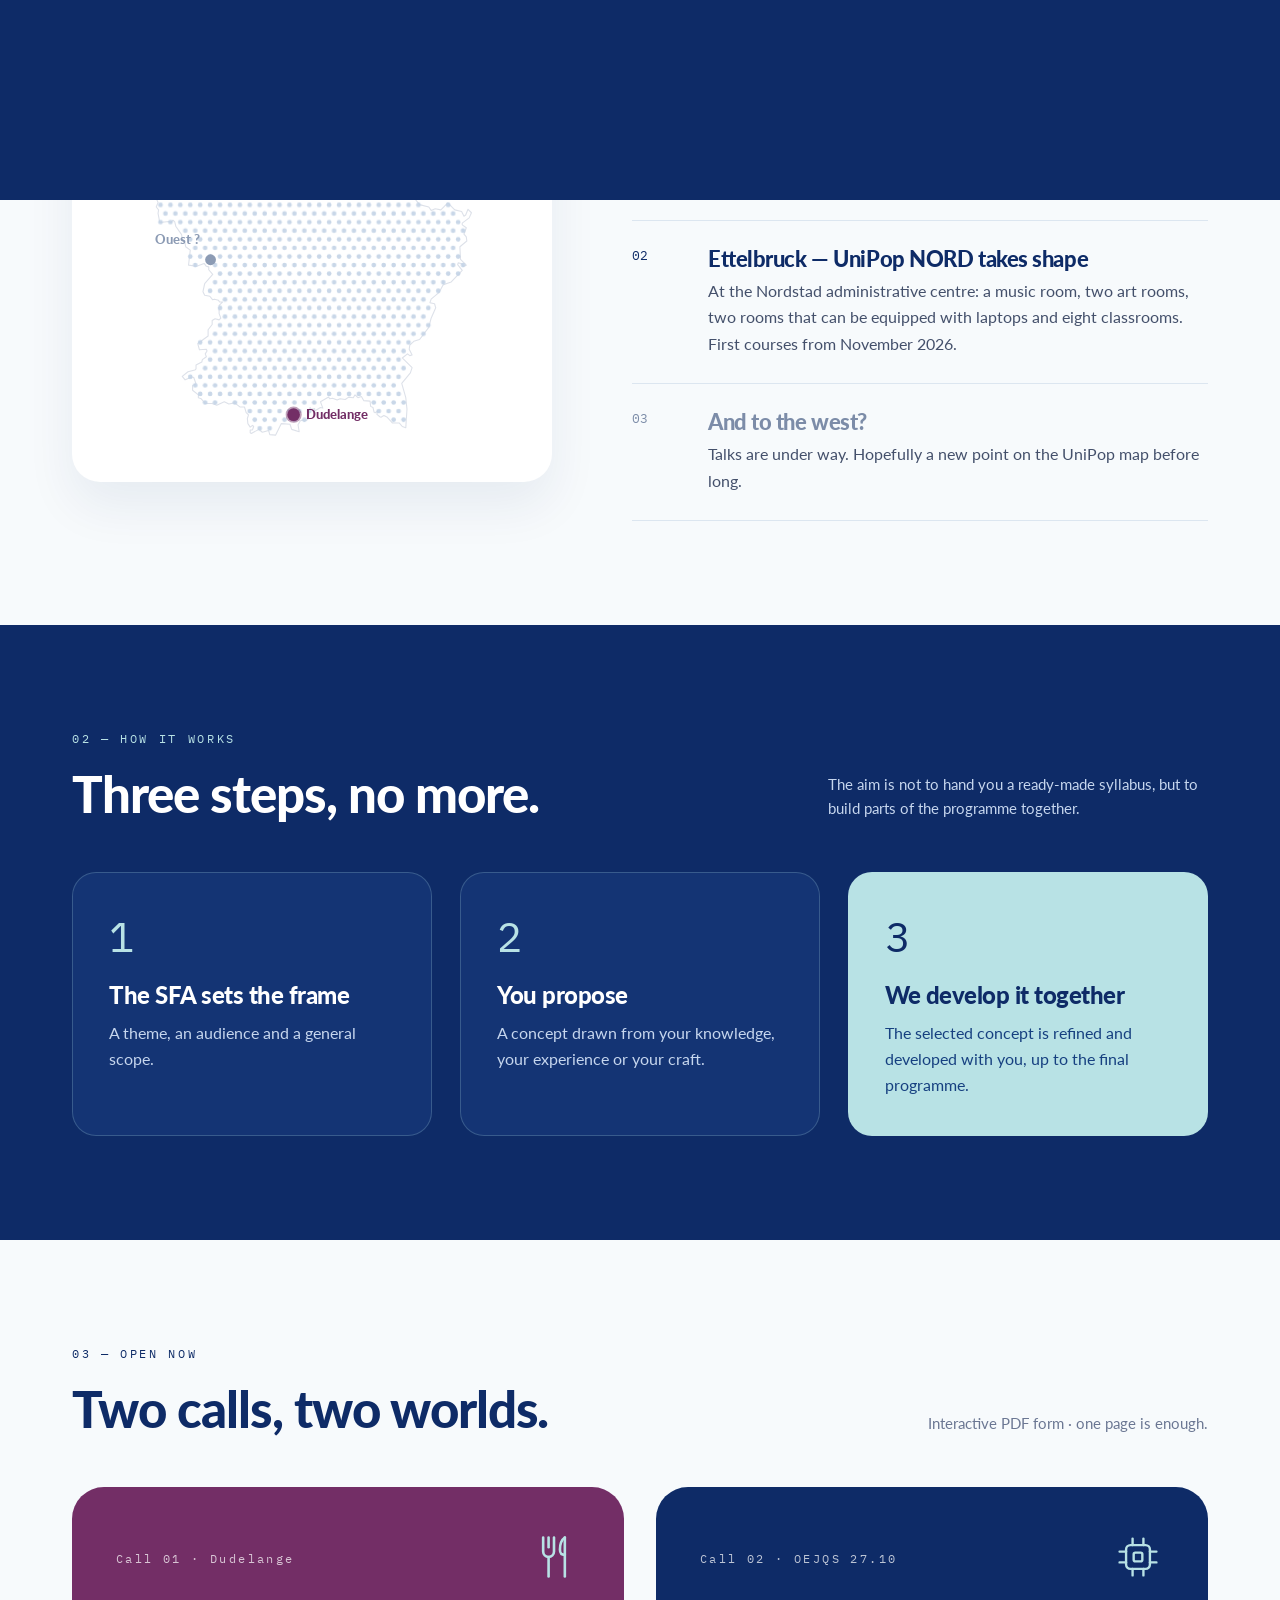
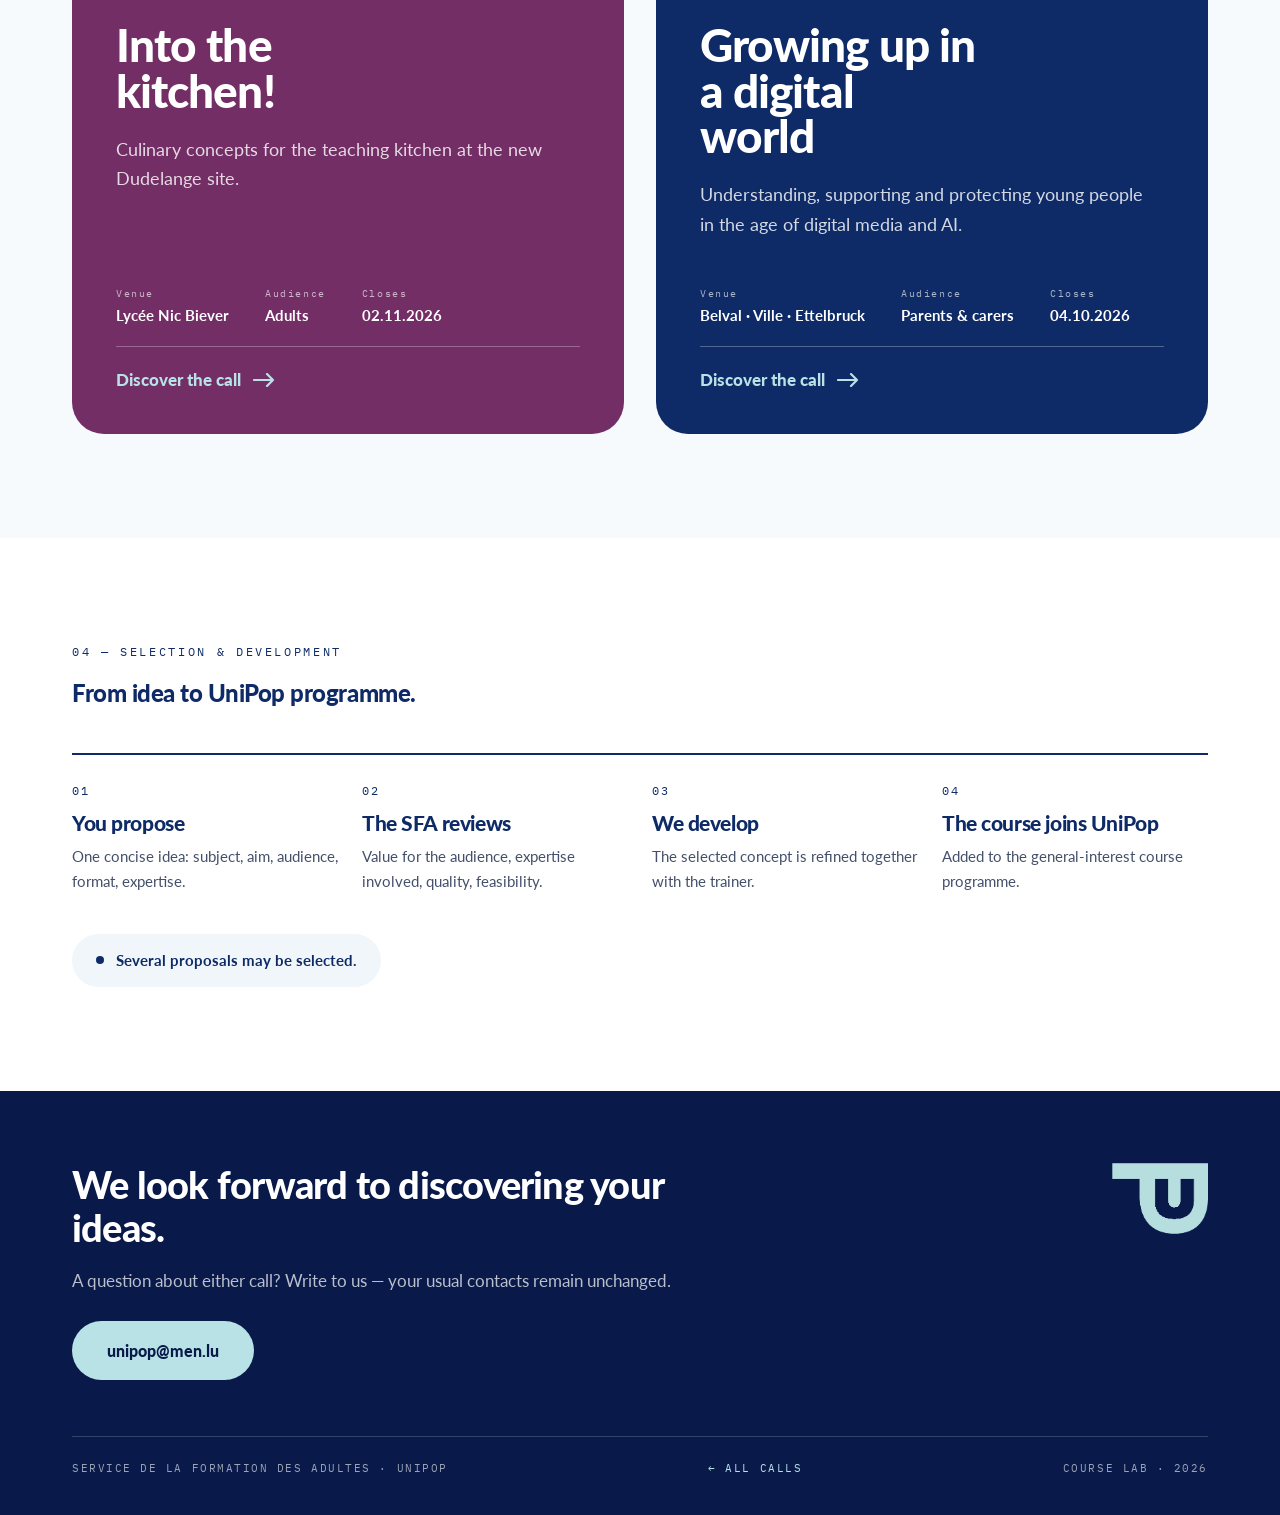
==== commit f00be31e: "Add files via upload" ====
--- a/index.html
+++ b/index.html
@@ -3,7 +3,7 @@
 <head>
 <meta charset="utf-8">
 <meta name="viewport" content="width=device-width, initial-scale=1">
-<title data-i18n="k41">UniPop · Appel à concepts 2026</title>
+<title data-i18n="k40">UniPop · Appel à concepts 2026</title>
 <meta name="description" content="Deux appels à concepts de cours ouverts aux formatrices et formateurs UniPop : cuisine pédagogique à Dudelange et « Grandir dans un monde numérique ».">
 <meta property="og:type" content="website">
 <meta property="og:site_name" content="UniPop · Service de la formation des adultes">
@@ -29,13 +29,13 @@
     <div class="nav__brand">
       <a href="index.html" aria-label="UniPop"><img class="nav__logo" src="assets/img/unipop-logo-knockout.png" alt="UniPop"></a>
       <span class="nav__rule" aria-hidden="true"></span>
-      <span class="nav__tag" data-i18n="k46">Service de la formation des adultes</span>
+      <span class="nav__tag" data-i18n="k45">Service de la formation des adultes</span>
     </div>
     <nav class="nav__links" id="menu">
-      <a href="index.html#bouge" data-i18n="k42">Ce qui bouge</a>
-      <a href="index.html#principe" data-i18n="k43">Le principe</a>
-      <a href="index.html#appels" data-i18n="k44">Les appels</a>
-      <a href="index.html#contact" data-i18n="k45">Contact</a>
+      <a href="index.html#bouge" data-i18n="k41">Ce qui bouge</a>
+      <a href="index.html#principe" data-i18n="k42">Le principe</a>
+      <a href="index.html#appels" data-i18n="k43">Les appels</a>
+      <a href="index.html#contact" data-i18n="k44">Contact</a>
     </nav>
     <div class="nav__end">
       <div class="lang" role="group" aria-label="Langue / Language">
@@ -51,16 +51,19 @@
 </header>
 <main id="main">
 
-  <section class="hero">
+  <section class="hero" style="--hero-img:url('assets/img/hero-navy.jpg')">
+    <div class="hero__bg" aria-hidden="true"></div>
+    <div class="hero__veil" aria-hidden="true"></div>
+    <span class="hero__word" aria-hidden="true">CONCEPTS</span>
     <div class="shell hero__grid">
       <div class="hero__col">
-        <p class="eyebrow reveal" data-i18n="k47">Appel à concepts · Édition 2026</p>
-        <h1 class="reveal" data-i18n-html="k48">UniPop se construit avec <span class="accent">vous.</span></h1>
+        <p class="eyebrow reveal" data-i18n="k46">Appel à concepts · Édition 2026</p>
+        <h1 class="reveal" data-i18n-html="k47">UniPop se construit avec <span class="accent">vous.</span></h1>
         <div class="hero__rule reveal" aria-hidden="true"></div>
-        <p class="hero__text reveal" data-i18n="k49">Le SFA définit un cadre, une thématique et un public. Vous proposez un concept issu de votre savoir-faire. Nous le développons ensemble, jusqu’au programme.</p>
+        <p class="hero__text reveal" data-i18n="k48">Le SFA définit un cadre, une thématique et un public. Vous proposez un concept issu de votre savoir-faire. Nous le développons ensemble, jusqu’au programme.</p>
         <div class="hero__actions reveal">
-          <a class="btn btn--mint" href="#appels"><span data-i18n="k50">Voir les deux appels</span></a>
-          <a class="btn btn--ghost" href="#principe"><span data-i18n="k51">Comment ça marche</span></a>
+          <a class="btn btn--mint" href="#appels"><span data-i18n="k49">Voir les deux appels</span></a>
+          <a class="btn btn--ghost" href="#principe"><span data-i18n="k50">Comment ça marche</span></a>
         </div>
         <div class="counts reveal">
           <div class="count count--lead" data-deadline="2026-10-04T23:59:59+02:00">
@@ -68,14 +71,14 @@
               <div class="count__label"><span data-i18n="k1">Appel 02 · clôture 04.10</span></div>
               <div class="count__name"><span data-i18n="k2">Monde numérique</span></div>
             </div>
-            <div class="count__value" data-over="Clôturé">04.10</div>
+            <div class="count__value" data-over="Clôturé">J−</div>
           </div>
           <div class="count" data-deadline="2026-11-02T23:59:59+01:00">
             <div>
               <div class="count__label"><span data-i18n="k3">Appel 01 · clôture 02.11</span></div>
               <div class="count__name"><span data-i18n="k4">À vos fourneaux !</span></div>
             </div>
-            <div class="count__value" data-over="Clôturé">02.11</div>
+            <div class="count__value" data-over="Clôturé">J−</div>
           </div>
         </div>
         <div class="scrollcue" aria-hidden="true">
@@ -83,63 +86,94 @@
           <span>SCROLL</span>
         </div>
       </div>
-      <div class="hero__art" aria-hidden="true">
-        <div class="hero__ring"></div>
-        <div class="tile tile--a floaty" style="color:var(--mint)"><svg viewBox="0 0 48 48" fill="none" stroke="currentColor" stroke-width="2.4" stroke-linecap="round" stroke-linejoin="round" aria-hidden="true"><path d="M14 6v13a5 5 0 0 0 5 5 5 5 0 0 0 5-5V6"/><path d="M19 6v9"/><path d="M19 24v18"/><path d="M34 6c-3.5 2.5-4.5 7-4.5 11s1.5 5 4.5 5"/><path d="M34 6v36"/></svg></div>
-        <div class="tile tile--b floaty--b" style="color:var(--mint)"><svg viewBox="0 0 48 48" fill="none" stroke="currentColor" stroke-width="2.2" stroke-linecap="round" stroke-linejoin="round" aria-hidden="true"><rect x="13" y="13" width="22" height="22" rx="4"/><rect x="20" y="20" width="8" height="8" rx="1.5"/><path d="M19 13V7M29 13V7M19 41v-6M29 41v-6M13 19H7M13 29H7M41 19h-6M41 29h-6"/></svg></div>
-        <div class="chip-float floaty--b">27.10 · OEJQS</div>
-      </div>
-    </div>
-  </section>
-
-  <div class="ticker" aria-hidden="true"><div class="ticker__track"><span><span data-i18n="k5">Dudelange · cuisine pédagogique</span></span><span aria-hidden="true">—</span><span><span data-i18n="k6">Ettelbruck · UniPop NORD · novembre 2026</span></span><span aria-hidden="true">—</span><span><span data-i18n="k7">27 octobre · journée OEJQS</span></span><span aria-hidden="true">—</span><span><span data-i18n="k8">Nouveau · les appels à concepts</span></span><span aria-hidden="true">—</span><span><span data-i18n="k9">Dudelange · cuisine pédagogique</span></span><span aria-hidden="true">—</span><span><span data-i18n="k10">Ettelbruck · UniPop NORD · novembre 2026</span></span><span aria-hidden="true">—</span><span><span data-i18n="k11">27 octobre · journée OEJQS</span></span><span aria-hidden="true">—</span><span><span data-i18n="k12">Nouveau · les appels à concepts</span></span><span aria-hidden="true">—</span></div></div>
+    </div>
+  </section>
+
+  <section class="tl" id="saison" data-timeline>
+    <div class="shell">
+      <div class="tl__head">
+        <p class="eyebrow" data-i18n="k10">La saison 2026</p>
+        <p class="tl__note" data-i18n="k11">Deux appels, une journée porte ouverte, un nouveau site. Le repère se déplace tout seul.</p>
+      </div>
+      <ol class="tl__track">
+        <span class="tl__rail" aria-hidden="true"><span class="tl__fill"></span></span>
+        <span class="tl__today" aria-hidden="true"><span class="tl__pulse"></span></span>
+        <li class="tl__node" data-date="2026-09-17">
+          <span class="tl__dot" aria-hidden="true"></span>
+          <time class="tl__date" datetime="2026-09-17">17.09</time>
+          <span class="tl__label" data-i18n="k5">Lancement des appels</span>
+        </li>
+        <li class="tl__node" data-date="2026-10-04">
+          <span class="tl__dot" aria-hidden="true"></span>
+          <time class="tl__date" datetime="2026-10-04">04.10</time>
+          <span class="tl__label" data-i18n="k6">Clôture · Monde numérique</span>
+        </li>
+        <li class="tl__node" data-date="2026-10-27">
+          <span class="tl__dot" aria-hidden="true"></span>
+          <time class="tl__date" datetime="2026-10-27">27.10</time>
+          <span class="tl__label" data-i18n="k7">Journée OEJQS</span>
+        </li>
+        <li class="tl__node" data-date="2026-11-02">
+          <span class="tl__dot" aria-hidden="true"></span>
+          <time class="tl__date" datetime="2026-11-02">02.11</time>
+          <span class="tl__label" data-i18n="k8">Clôture · À vos fourneaux</span>
+        </li>
+        <li class="tl__node" data-date="2026-11-16">
+          <span class="tl__dot" aria-hidden="true"></span>
+          <time class="tl__date" datetime="2026-11-16">11.26</time>
+          <span class="tl__label" data-i18n="k9">UniPop NORD · Ettelbruck</span>
+        </li>
+      </ol>
+    </div>
+  </section>
 
   <section class="section section--paper" id="bouge">
     <div class="shell">
       <div class="news">
         <div class="map reveal" data-map>
-        <svg viewBox="0 0 388 530" role="img" aria-label="Carte du Luxembourg : Dudelange, Ettelbruck et une piste à l’ouest">
-          <path class="map__outline" d="M194 14 L212 69.8 L198.5 125.6 L225.5 181.4 L261.5 230.2 L324.5 265 L365 306.9 L374 348.7 L333.5 404.5 L306.5 453.3 L297.5 509.1 L257 516.1 L216.5 488.2 L176 516.1 L126.5 495.2 L90.5 488.2 L41 467.3 L14 453.3 L59 411.5 L77 362.7 L63.5 313.8 L90.5 272 L59 223.2 L41 174.4 L14 118.6 L68 76.8 L126.5 48.9 L162.5 27.9 Z"/>
+        <svg viewBox="0 0 377 530" role="img" aria-labelledby="maptitle">
+          <title id="maptitle">Carte du Luxembourg : Dudelange, Ettelbruck et une piste à l’ouest</title>
+          <path class="map__outline" d=""/>
           <g class="map__dots"></g>
           <g class="map__site" style="animation-delay:1.05s">
-            <circle class="map__ping" cx="182.3" cy="245.5" r="9" fill="#0E2B67" opacity=".5"/>
-            <circle cx="182.3" cy="245.5" r="7.5" fill="#0E2B67"/>
-            <text class="map__label" x="198" y="250" fill="#0E2B67">Ettelbruck</text>
+            <circle class="map__ping" cx="175.8" cy="242.5" r="9" fill="#0E2B67" opacity=".45"/>
+            <circle cx="175.8" cy="242.5" r="7" fill="#0E2B67"/>
+            <text class="map__label" x="190" y="247" fill="#0E2B67">Ettelbruck</text>
           </g>
           <g class="map__site" style="animation-delay:1.2s">
-            <circle class="map__ping" cx="174.6" cy="502.1" r="9" fill="#732E66" opacity=".5"/>
-            <circle cx="174.6" cy="502.1" r="7.5" fill="#732E66"/>
-            <text class="map__label" x="190" y="507" fill="#732E66">Dudelange</text>
+            <circle class="map__ping" cx="168.1" cy="495.3" r="9" fill="#732E66" opacity=".45"/>
+            <circle cx="168.1" cy="495.3" r="7" fill="#732E66"/>
+            <text class="map__label" x="182" y="500" fill="#732E66">Dudelange</text>
           </g>
           <g class="map__site" style="animation-delay:1.35s">
-            <circle cx="90.5" cy="334.8" r="6.5" fill="#7C8CA8"/>
-            <text class="map__label" x="26" y="316" fill="#7C8CA8">Ouest ?</text>
+            <circle cx="76" cy="323.5" r="6" fill="#8C9BB4"/>
+            <text class="map__label" x="14" y="306" fill="#8C9BB4">Ouest ?</text>
           </g>
         </svg>
       </div>
         <div>
-          <p class="eyebrow reveal" data-i18n="k52">01 — Ce qui bouge</p>
-          <h2 class="reveal" style="margin-bottom:14px" data-i18n="k53">De nouveaux lieux, de nouvelles possibilités.</h2>
-          <p class="lead reveal" style="margin-bottom:44px;max-width:620px" data-i18n="k54">UniPop s’agrandit. Et avec les nouveaux sites arrive une nouvelle manière de construire une partie de l’offre — avec les formatrices et les formateurs.</p>
+          <p class="eyebrow reveal" data-i18n="k51">01 — Ce qui bouge</p>
+          <h2 class="reveal" style="margin-bottom:14px" data-i18n="k52">De nouveaux lieux, de nouvelles possibilités.</h2>
+          <p class="lead reveal" style="margin-bottom:44px;max-width:620px" data-i18n="k53">UniPop s’agrandit. Et avec les nouveaux sites arrive une nouvelle manière de construire une partie de l’offre — avec les formatrices et les formateurs.</p>
           <article class="newsitem reveal">
         <div class="newsitem__no">01</div>
         <div>
-          <h3 data-i18n="k13">Dudelange — on commence par la cuisine</h3>
-          <p data-i18n="k14">Lycée Nic Biever, 28 rue du Parc. Une cuisine pédagogique entièrement équipée sera le premier espace activé sur le site. Locaux disponibles les lundis et mercredis à partir de 17h00.</p>
+          <h3 data-i18n="k12">Dudelange — on commence par la cuisine</h3>
+          <p data-i18n="k13">Lycée Nic Biever, 28 rue du Parc. Une cuisine pédagogique entièrement équipée sera le premier espace activé sur le site. Locaux disponibles les lundis et mercredis à partir de 17h00.</p>
         </div>
       </article>
       <article class="newsitem reveal">
         <div class="newsitem__no">02</div>
         <div>
-          <h3 data-i18n="k15">Ettelbruck — UniPop NORD prend forme</h3>
-          <p data-i18n="k16">Au Centre administratif Nordstad : une salle de musique, deux salles artistiques, deux salles équipables en portables et huit salles de classe. Premières formations à partir de novembre 2026.</p>
+          <h3 data-i18n="k14">Ettelbruck — UniPop NORD prend forme</h3>
+          <p data-i18n="k15">Au Centre administratif Nordstad : une salle de musique, deux salles artistiques, deux salles équipables en portables et huit salles de classe. Premières formations à partir de novembre 2026.</p>
         </div>
       </article>
       <article class="newsitem newsitem--soft reveal">
         <div class="newsitem__no">03</div>
         <div>
-          <h3 data-i18n="k17">Et vers l’ouest ?</h3>
-          <p data-i18n="k18">Les discussions sont en cours. Bientôt un nouveau point sur la carte UniPop, nous l’espérons.</p>
+          <h3 data-i18n="k16">Et vers l’ouest ?</h3>
+          <p data-i18n="k17">Les discussions sont en cours. Bientôt un nouveau point sur la carte UniPop, nous l’espérons.</p>
         </div>
       </article>
         </div>
@@ -151,26 +185,26 @@
     <div class="shell">
       <div class="section__head">
         <div>
-          <p class="eyebrow reveal" data-i18n="k55">02 — Le principe</p>
-          <h2 class="reveal" data-i18n="k56">Trois temps, pas plus.</h2>
-        </div>
-        <p class="section__note reveal" data-i18n="k57">L’objectif n’est pas de vous imposer un contenu prédéfini, mais de construire ensemble certaines parties du programme.</p>
+          <p class="eyebrow reveal" data-i18n="k54">02 — Le principe</p>
+          <h2 class="reveal" data-i18n="k55">Trois temps, pas plus.</h2>
+        </div>
+        <p class="section__note reveal" data-i18n="k56">L’objectif n’est pas de vous imposer un contenu prédéfini, mais de construire ensemble certaines parties du programme.</p>
       </div>
       <div class="steps">
       <div class="step reveal">
         <div class="step__no">1</div>
-        <h3 data-i18n="k19">Le SFA définit</h3>
-        <p data-i18n="k20">Une thématique, un public et un cadre général.</p>
+        <h3 data-i18n="k18">Le SFA définit</h3>
+        <p data-i18n="k19">Une thématique, un public et un cadre général.</p>
       </div>
       <div class="step reveal">
         <div class="step__no">2</div>
-        <h3 data-i18n="k21">Vous proposez</h3>
-        <p data-i18n="k22">Un concept issu de vos connaissances, de votre expérience ou de votre savoir-faire.</p>
+        <h3 data-i18n="k20">Vous proposez</h3>
+        <p data-i18n="k21">Un concept issu de vos connaissances, de votre expérience ou de votre savoir-faire.</p>
       </div>
       <div class="step step--mint reveal">
         <div class="step__no">3</div>
-        <h3 data-i18n="k23">Nous développons</h3>
-        <p data-i18n="k24">Le concept retenu est précisé et développé avec vous, jusqu’au programme.</p>
+        <h3 data-i18n="k22">Nous développons</h3>
+        <p data-i18n="k23">Le concept retenu est précisé et développé avec vous, jusqu’au programme.</p>
       </div>
       </div>
     </div>
@@ -180,42 +214,42 @@
     <div class="shell">
       <div class="section__head">
         <div>
-          <p class="eyebrow reveal" data-i18n="k58">03 — Ouverts maintenant</p>
-          <h2 class="reveal" data-i18n="k59">Deux appels, deux univers.</h2>
-        </div>
-        <p class="section__note reveal" data-i18n="k60">Formulaire PDF interactif · une page suffit.</p>
+          <p class="eyebrow reveal" data-i18n="k57">03 — Ouverts maintenant</p>
+          <h2 class="reveal" data-i18n="k58">Deux appels, deux univers.</h2>
+        </div>
+        <p class="section__note reveal" data-i18n="k59">Formulaire PDF interactif · une page suffit.</p>
       </div>
       <div class="calls">
       <a class="call call--cuisine reveal" href="cuisine.html" data-wipe="#732E66">
         <div class="call__top">
-          <span class="call__kicker"><span data-i18n="k25">Appel 01 · Dudelange</span></span>
+          <span class="call__kicker"><span data-i18n="k24">Appel 01 · Dudelange</span></span>
           <span style="color:var(--mint)"><svg viewBox="0 0 48 48" fill="none" stroke="currentColor" stroke-width="2.4" stroke-linecap="round" stroke-linejoin="round" aria-hidden="true"><path d="M14 6v13a5 5 0 0 0 5 5 5 5 0 0 0 5-5V6"/><path d="M19 6v9"/><path d="M19 24v18"/><path d="M34 6c-3.5 2.5-4.5 7-4.5 11s1.5 5 4.5 5"/><path d="M34 6v36"/></svg></span>
         </div>
-        <h3 data-i18n-html="k26">À vos<br>fourneaux !</h3>
-        <p data-i18n="k27">Concepts culinaires pour la cuisine pédagogique du nouveau site de Dudelange.</p>
+        <h3 data-i18n-html="k25">À vos<br>fourneaux !</h3>
+        <p data-i18n="k26">Concepts culinaires pour la cuisine pédagogique du nouveau site de Dudelange.</p>
         <div class="call__foot">
           <dl class="call__meta">
-            <div><dt><span data-i18n="k28">Le lieu</span></dt><dd>Lycée Nic Biever</dd></div>
-            <div><dt><span data-i18n="k29">Le public</span></dt><dd><span data-i18n="k30">Adultes</span></dd></div>
-            <div><dt><span data-i18n="k31">Clôture</span></dt><dd>02.11.2026</dd></div>
+            <div><dt><span data-i18n="k27">Le lieu</span></dt><dd>Lycée Nic Biever</dd></div>
+            <div><dt><span data-i18n="k28">Le public</span></dt><dd><span data-i18n="k29">Adultes</span></dd></div>
+            <div><dt><span data-i18n="k30">Clôture</span></dt><dd>02.11.2026</dd></div>
           </dl>
-          <span class="call__go"><span data-i18n="k32">Découvrir l’appel</span><svg width="22" height="14" viewBox="0 0 22 14" fill="none" stroke="currentColor" stroke-width="2.2" stroke-linecap="round" stroke-linejoin="round" aria-hidden="true"><path d="M1 7h19M14 1l6 6-6 6"/></svg></span>
+          <span class="call__go"><span data-i18n="k31">Découvrir l’appel</span><svg width="22" height="14" viewBox="0 0 22 14" fill="none" stroke="currentColor" stroke-width="2.2" stroke-linecap="round" stroke-linejoin="round" aria-hidden="true"><path d="M1 7h19M14 1l6 6-6 6"/></svg></span>
         </div>
       </a>
       <a class="call call--numerique reveal" href="numerique.html" data-wipe="#0E2B67">
         <div class="call__top">
-          <span class="call__kicker"><span data-i18n="k33">Appel 02 · OEJQS 27.10</span></span>
+          <span class="call__kicker"><span data-i18n="k32">Appel 02 · OEJQS 27.10</span></span>
           <span style="color:var(--mint)"><svg viewBox="0 0 48 48" fill="none" stroke="currentColor" stroke-width="2.2" stroke-linecap="round" stroke-linejoin="round" aria-hidden="true"><rect x="13" y="13" width="22" height="22" rx="4"/><rect x="20" y="20" width="8" height="8" rx="1.5"/><path d="M19 13V7M29 13V7M19 41v-6M29 41v-6M13 19H7M13 29H7M41 19h-6M41 29h-6"/></svg></span>
         </div>
-        <h3 data-i18n-html="k34">Grandir dans<br>un monde<br>numérique</h3>
-        <p data-i18n="k35">Comprendre, accompagner et protéger les jeunes à l’ère du numérique et de l’IA.</p>
+        <h3 data-i18n-html="k33">Grandir dans<br>un monde<br>numérique</h3>
+        <p data-i18n="k34">Comprendre, accompagner et protéger les jeunes à l’ère du numérique et de l’IA.</p>
         <div class="call__foot">
           <dl class="call__meta">
-            <div><dt><span data-i18n="k36">Le lieu</span></dt><dd>Belval · Ville · Ettelbruck</dd></div>
-            <div><dt><span data-i18n="k37">Le public</span></dt><dd><span data-i18n="k38">Parents & accompagnants</span></dd></div>
-            <div><dt><span data-i18n="k39">Clôture</span></dt><dd>04.10.2026</dd></div>
+            <div><dt><span data-i18n="k35">Le lieu</span></dt><dd>Belval · Ville · Ettelbruck</dd></div>
+            <div><dt><span data-i18n="k36">Le public</span></dt><dd><span data-i18n="k37">Parents & accompagnants</span></dd></div>
+            <div><dt><span data-i18n="k38">Clôture</span></dt><dd>04.10.2026</dd></div>
           </dl>
-          <span class="call__go"><span data-i18n="k40">Découvrir l’appel</span><svg width="22" height="14" viewBox="0 0 22 14" fill="none" stroke="currentColor" stroke-width="2.2" stroke-linecap="round" stroke-linejoin="round" aria-hidden="true"><path d="M1 7h19M14 1l6 6-6 6"/></svg></span>
+          <span class="call__go"><span data-i18n="k39">Découvrir l’appel</span><svg width="22" height="14" viewBox="0 0 22 14" fill="none" stroke="currentColor" stroke-width="2.2" stroke-linecap="round" stroke-linejoin="round" aria-hidden="true"><path d="M1 7h19M14 1l6 6-6 6"/></svg></span>
         </div>
       </a>
     </div>
@@ -224,31 +258,31 @@
 
   <section class="section section--white">
     <div class="shell">
-      <p class="eyebrow reveal" data-i18n="k61">04 — Sélection & développement</p>
-      <h2 class="reveal" style="margin:18px 0 48px" data-i18n="k62">De l’idée au programme UniPop.</h2>
+      <p class="eyebrow reveal" data-i18n="k60">04 — Sélection & développement</p>
+      <h2 class="reveal" style="margin:18px 0 48px" data-i18n="k61">De l’idée au programme UniPop.</h2>
       <div class="flow">
       <div class="reveal">
         <div class="flow__no">01</div>
-        <h3 data-i18n="k63">Vous proposez</h3>
-        <p data-i18n="k64">Une idée concise : sujet, objectif, public, format, expertise.</p>
+        <h3 data-i18n="k62">Vous proposez</h3>
+        <p data-i18n="k63">Une idée concise : sujet, objectif, public, format, expertise.</p>
       </div>
       <div class="reveal">
         <div class="flow__no">02</div>
-        <h3 data-i18n="k65">Le SFA examine</h3>
-        <p data-i18n="k66">Intérêt pour le public, savoir-faire mobilisé, qualité, faisabilité.</p>
+        <h3 data-i18n="k64">Le SFA examine</h3>
+        <p data-i18n="k65">Intérêt pour le public, savoir-faire mobilisé, qualité, faisabilité.</p>
       </div>
       <div class="reveal">
         <div class="flow__no">03</div>
-        <h3 data-i18n="k67">Nous développons</h3>
-        <p data-i18n="k68">Le concept retenu est précisé avec la formatrice ou le formateur.</p>
+        <h3 data-i18n="k66">Nous développons</h3>
+        <p data-i18n="k67">Le concept retenu est précisé avec la formatrice ou le formateur.</p>
       </div>
       <div class="reveal">
         <div class="flow__no">04</div>
-        <h3 data-i18n="k69">Le cours rejoint UniPop</h3>
-        <p data-i18n="k70">Intégration dans la programmation des cours d’intérêt général.</p>
-      </div>
-    </div>
-      <p class="badge-line reveal"><span data-i18n="k71">Plusieurs propositions pourront être retenues.</span></p>
+        <h3 data-i18n="k68">Le cours rejoint UniPop</h3>
+        <p data-i18n="k69">Intégration dans la programmation des cours d’intérêt général.</p>
+      </div>
+    </div>
+      <p class="badge-line reveal"><span data-i18n="k70">Plusieurs propositions pourront être retenues.</span></p>
     </div>
   </section>
 
@@ -257,16 +291,16 @@
   <div class="shell">
     <div class="foot__top">
       <div>
-        <h2 class="reveal" data-i18n="k73">Nous nous réjouissons de découvrir vos idées.</h2>
-        <p data-i18n="k72">Une question sur l’un des deux appels ? Écrivez-nous — vos personnes de contact habituelles restent inchangées.</p>
+        <h2 class="reveal" data-i18n="k72">Nous nous réjouissons de découvrir vos idées.</h2>
+        <p data-i18n="k71">Une question sur l’un des deux appels ? Écrivez-nous — vos personnes de contact habituelles restent inchangées.</p>
         <a class="btn btn--mint" href="mailto:unipop@men.lu" style="margin-top:26px">unipop@men.lu</a>
       </div>
       <img class="foot__logo" src="assets/img/unipop-logo-knockout.png" alt="UniPop">
     </div>
     <div class="foot__bar">
       <span>Service de la formation des adultes · UniPop</span>
-      <a href="index.html" data-wipe="#0E2B67" data-i18n="k74">← Tous les appels</a>
-      <span data-i18n="k75">Course Lab · 2026</span>
+      <a href="index.html" data-wipe="#0E2B67" data-i18n="k73">← Tous les appels</a>
+      <span data-i18n="k74">Course Lab · 2026</span>
     </div>
   </div>
 </footer>
--- a/assets/css/site.css
+++ b/assets/css/site.css
@@ -137,7 +137,35 @@
 /* =========================================================================
    HERO
    ========================================================================= */
-.hero{background:var(--accent);color:#fff;padding:96px 0 104px;position:relative;overflow:hidden}
+.hero{
+  position:relative;overflow:hidden;color:#fff;
+  padding:132px 0 116px;min-height:min(88vh,860px);display:flex;align-items:center;
+  background:var(--accent-deep);
+}
+.hero__bg{
+  position:absolute;inset:-2%;background-image:var(--hero-img);
+  background-size:cover;background-position:70% 50%;
+  animation:slowzoom 26s ease-in-out infinite alternate;
+}
+.hero__veil{
+  position:absolute;inset:0;
+  background:
+    linear-gradient(100deg, rgba(4,14,38,.93) 0%, rgba(4,14,38,.80) 38%, rgba(4,14,38,.28) 72%, rgba(4,14,38,.10) 100%),
+    linear-gradient(to top, rgba(4,14,38,.65) 0%, rgba(4,14,38,0) 45%);
+}
+body.theme-cuisine .hero__veil{
+  background:
+    linear-gradient(100deg, rgba(34,10,29,.93) 0%, rgba(34,10,29,.80) 38%, rgba(34,10,29,.26) 72%, rgba(34,10,29,.08) 100%),
+    linear-gradient(to top, rgba(34,10,29,.62) 0%, rgba(34,10,29,0) 45%);
+}
+.hero__word{
+  position:absolute;left:-.06em;top:.02em;
+  font-size:clamp(120px,19vw,300px);font-weight:900;letter-spacing:-.05em;line-height:.8;
+  color:transparent;-webkit-text-stroke:1.5px rgba(184,226,229,.16);
+  pointer-events:none;user-select:none;white-space:nowrap;
+}
+@supports not ((-webkit-text-stroke: 1px red)){.hero__word{display:none}}
+.hero .shell{position:relative}
 .hero__grid{display:flex;align-items:center;justify-content:space-between;gap:56px}
 .hero__col{max-width:740px;flex:1 1 auto}
 .hero .eyebrow{color:var(--mint)}
@@ -146,21 +174,6 @@
 .hero__rule{width:168px;height:6px;background:var(--mint);margin:36px 0 32px;transform-origin:left center}
 .hero__text{font-size:21px;line-height:1.6;color:var(--on-accent-soft);max-width:620px}
 .hero__actions{display:flex;flex-wrap:wrap;gap:16px;margin-top:44px}
-.hero__art{flex:0 0 auto;width:480px;height:440px;position:relative}
-.hero__ring{position:absolute;inset:30px 40px;border:1px solid rgba(184,226,229,.28);border-radius:50%}
-.tile{
-  position:absolute;border-radius:40px;display:flex;align-items:center;justify-content:center;
-}
-.tile--a{left:10px;top:120px;width:244px;height:244px;background:var(--purple)}
-.tile--b{right:0;top:10px;width:214px;height:214px;background:var(--navy-mid);
-  border:1px solid rgba(184,226,229,.3);border-radius:36px}
-body.theme-cuisine .tile--b{background:var(--purple-deep)}
-.tile svg{width:96px;height:96px}
-.chip-float{
-  position:absolute;right:20px;bottom:20px;background:var(--mint);color:var(--navy);
-  font-family:var(--mono);font-size:12px;letter-spacing:.14em;padding:10px 18px;border-radius:999px;
-}
-
 .btn{
   display:inline-flex;align-items:center;gap:12px;border-radius:999px;font-size:16px;
   padding:19px 34px;font-weight:900;min-height:56px;border:1px solid transparent;cursor:pointer;
@@ -178,11 +191,14 @@
 /* ---------- compte à rebours ---------- */
 .counts{display:flex;flex-wrap:wrap;gap:16px;margin-top:40px}
 .count{
-  display:flex;align-items:center;gap:18px;border-radius:18px;padding:14px 22px;
-  background:rgba(255,255,255,.06);border:1px solid rgba(198,214,238,.22);
-  transition:border-color .3s ease,background-color .3s ease;
-}
-.count--lead{background:rgba(184,226,229,.12);border-color:rgba(184,226,229,.3)}
+  display:flex;align-items:center;gap:18px;border-radius:18px;padding:16px 24px;
+  background:rgba(255,255,255,.07);border:1px solid rgba(255,255,255,.18);
+  backdrop-filter:blur(14px);-webkit-backdrop-filter:blur(14px);
+  box-shadow:0 18px 40px rgba(2,10,30,.28);
+  transition:border-color .3s ease,background-color .3s ease,transform .3s var(--ease);
+}
+.count:hover{transform:translateY(-3px)}
+.count--lead{background:rgba(184,226,229,.16);border-color:rgba(184,226,229,.42)}
 .count:hover{border-color:var(--mint)}
 .count__label{font-family:var(--mono);font-size:10px;letter-spacing:.16em;text-transform:uppercase;color:#9FB8DE}
 .count__name{margin-top:5px;font-size:15px;font-weight:700;color:#fff}
@@ -198,12 +214,36 @@
 .scrollcue svg{animation:bob 2.2s ease-in-out infinite}
 
 /* =========================================================================
-   BANDEAU DÉFILANT
-   ========================================================================= */
-.ticker{background:var(--mint);overflow:hidden;padding:24px 0}
-.ticker__track{display:flex;gap:56px;white-space:nowrap;width:max-content;animation:ticker 40s linear infinite}
-.ticker span{font-family:var(--mono);font-size:13px;letter-spacing:.2em;text-transform:uppercase;color:var(--navy)}
-.ticker:hover .ticker__track{animation-play-state:paused}
+   LA SAISON — frise chronologique
+   ========================================================================= */
+.tl{background:var(--navy-deep);color:#fff;padding:76px 0 84px}
+.tl__head{display:flex;justify-content:space-between;align-items:baseline;gap:40px;flex-wrap:wrap;margin-bottom:70px}
+.tl .eyebrow{color:var(--mint)}
+.tl__note{font-size:15px;line-height:1.6;color:rgba(255,255,255,.55);max-width:430px}
+.tl__track{list-style:none;margin:0;padding:0;display:flex;position:relative}
+.tl__node{flex:1 1 0;position:relative;padding:34px 16px 0 0;opacity:0;transform:translateY(16px)}
+.tl.in .tl__node{opacity:1;transform:none;transition:opacity .7s var(--ease),transform .7s var(--ease);transition-delay:calc(var(--i,0) * 110ms + .25s)}
+.tl__rail{position:absolute;top:8px;left:0;height:2px;background:rgba(255,255,255,.16)}
+.tl__fill{position:absolute;top:8px;left:0;height:2px;width:0;background:var(--mint)}
+.tl.in .tl__fill{width:var(--fill,0);transition:width 1.7s var(--ease) .35s}
+.tl__dot{
+  position:absolute;top:1px;left:0;width:17px;height:17px;border-radius:50%;
+  background:var(--navy-deep);border:2px solid rgba(255,255,255,.32);
+  transition:background-color .5s ease .6s,border-color .5s ease .6s,transform .5s var(--ease) .6s;
+}
+.tl.in .tl__node.is-past .tl__dot{background:var(--mint);border-color:var(--mint)}
+.tl__date{font-family:var(--mono);font-size:12px;letter-spacing:.16em;color:var(--mint)}
+.tl__label{display:block;margin-top:10px;font-size:17px;font-weight:900;line-height:1.25;color:#fff;max-width:200px}
+.tl__node.is-future .tl__label{color:rgba(255,255,255,.58)}
+.tl__node.is-future .tl__date{color:rgba(184,226,229,.6)}
+.tl__today{position:absolute;top:1px;left:0;width:17px;height:17px;margin-left:-1px;opacity:0}
+.tl.in .tl__today{opacity:1;transition:opacity .4s ease 1.9s,left 1.7s var(--ease) .35s}
+.tl__today::after{
+  content:"";position:absolute;inset:2px;border-radius:50%;background:#fff;
+  box-shadow:0 0 0 3px rgba(255,255,255,.22);
+}
+.tl__pulse{position:absolute;inset:0;border-radius:50%;background:rgba(255,255,255,.55);animation:ping 2.8s cubic-bezier(.2,.6,.3,1) infinite}
+.tl--stack .tl__rail,.tl--stack .tl__fill,.tl--stack .tl__today{display:none}
 
 /* =========================================================================
    SECTIONS
@@ -223,9 +263,9 @@
 
 /* ---------- carte + actualités ---------- */
 .news{display:grid;grid-template-columns:minmax(0,480px) minmax(0,1fr);gap:80px;align-items:center}
-.map{background:#fff;border-radius:28px;padding:32px;display:flex;justify-content:center}
+.map{background:#fff;border-radius:28px;padding:36px 28px;display:flex;justify-content:center;box-shadow:0 24px 50px rgba(14,43,103,.07)}
 .map svg{width:100%;max-width:340px;height:auto;overflow:visible}
-.map__outline{fill:none;stroke:rgba(14,43,103,.16);stroke-width:1.5}
+.map__outline{fill:none;stroke:rgba(14,43,103,.14);stroke-width:1.2;stroke-linejoin:round}
 .map__dot{fill:#C3D3E6;opacity:0;transform-origin:center;transition:fill .25s ease,r .25s ease}
 .map.in .map__dot{animation:dotIn .5s var(--ease) forwards;animation-delay:var(--d,0ms)}
 .map__dot.near{fill:var(--mint)}
@@ -393,7 +433,7 @@
 }
 
 @keyframes bob{0%,100%{transform:translateY(0);opacity:.55}50%{transform:translateY(8px);opacity:1}}
-@keyframes ticker{from{transform:translateX(0)}to{transform:translateX(calc(-50% - 28px))}}
+@keyframes slowzoom{from{transform:scale(1)}to{transform:scale(1.07)}}
 @keyframes floaty{0%,100%{transform:translateY(0)}50%{transform:translateY(-16px)}}
 @keyframes ping{0%{transform:scale(.55);opacity:.85}75%{transform:scale(2.6);opacity:0}100%{opacity:0}}
 @keyframes dotIn{to{opacity:.9;transform:scale(1)}}
@@ -415,7 +455,6 @@
   .topics{grid-template-columns:repeat(3,minmax(0,1fr))}
   .topics--4{grid-template-columns:repeat(3,minmax(0,1fr))}
   .flow{grid-template-columns:repeat(2,minmax(0,1fr));gap:32px}
-  .hero__art{display:none}
 }
 @media (max-width:900px){
   :root{--pad:28px}
@@ -438,6 +477,13 @@
   .meta__cell{padding:0;border-left:0;border-top:1px solid var(--line);padding-top:20px}
   .meta__cell:first-child{border-top:0;padding-top:0}
   .hero__text{font-size:18px}
+  .hero{padding:104px 0 72px;min-height:0}
+  .hero__word{font-size:22vw;top:auto;bottom:.04em;opacity:.7}
+  .tl__track{flex-direction:column;gap:26px}
+  .tl__node{padding:0 0 0 34px}
+  .tl__dot{top:4px;left:0}
+  .tl__label{max-width:none}
+  .tl__head{margin-bottom:40px}
   .counts{gap:12px}
   .count{width:100%}
   .scrollcue{display:none}
@@ -459,8 +505,9 @@
   .wipe{display:none}
 }
 @media print{
-  .nav,.ticker,.wipe,.scrollcue{display:none}
+  .nav,.wipe,.scrollcue{display:none}
   body{background:#fff}
-  .hero,.section--navy,.section--accent,.band,.foot{background:#fff!important;color:#000!important}
+  .hero,.section--navy,.section--accent,.band,.foot,.tl{background:#fff!important;color:#000!important}
+  .hero__bg,.hero__veil,.hero__word{display:none}
   .hero h1,.foot h2,.band p,.section--navy h2{color:#000!important}
 }
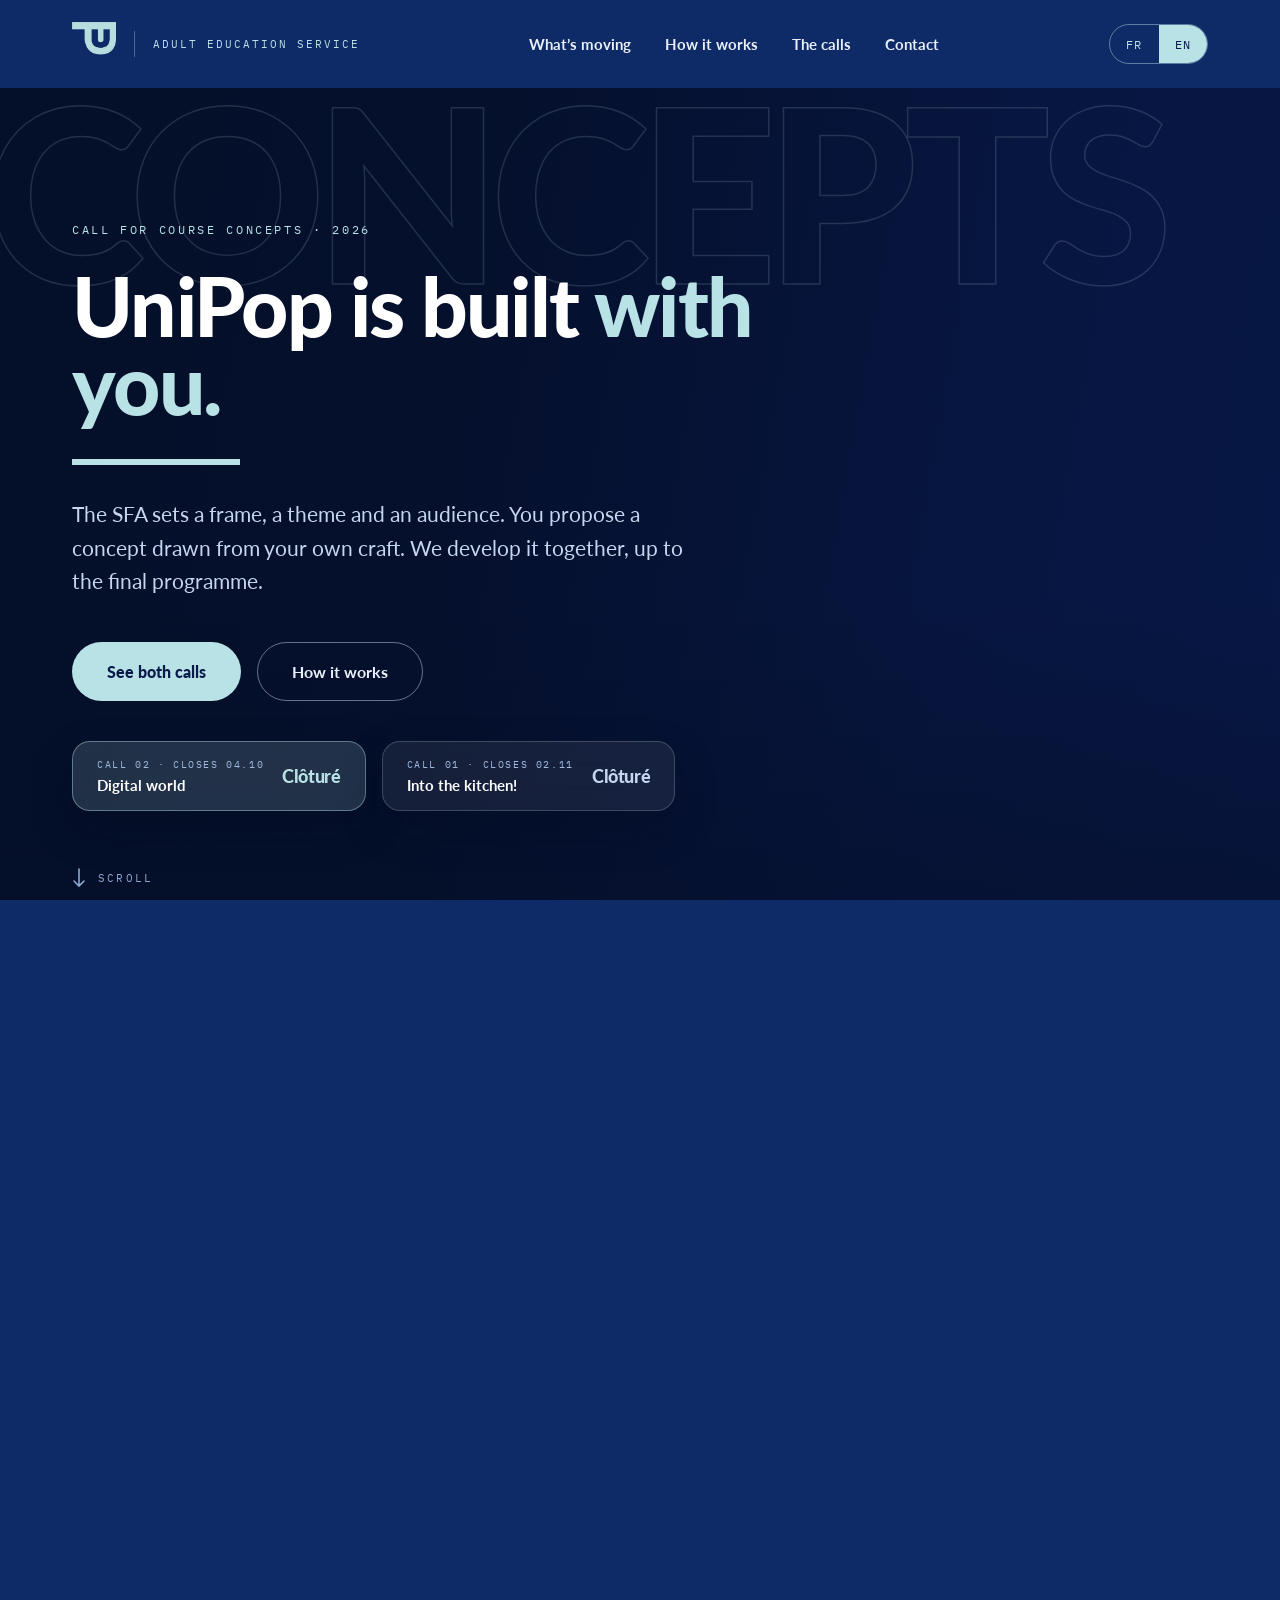
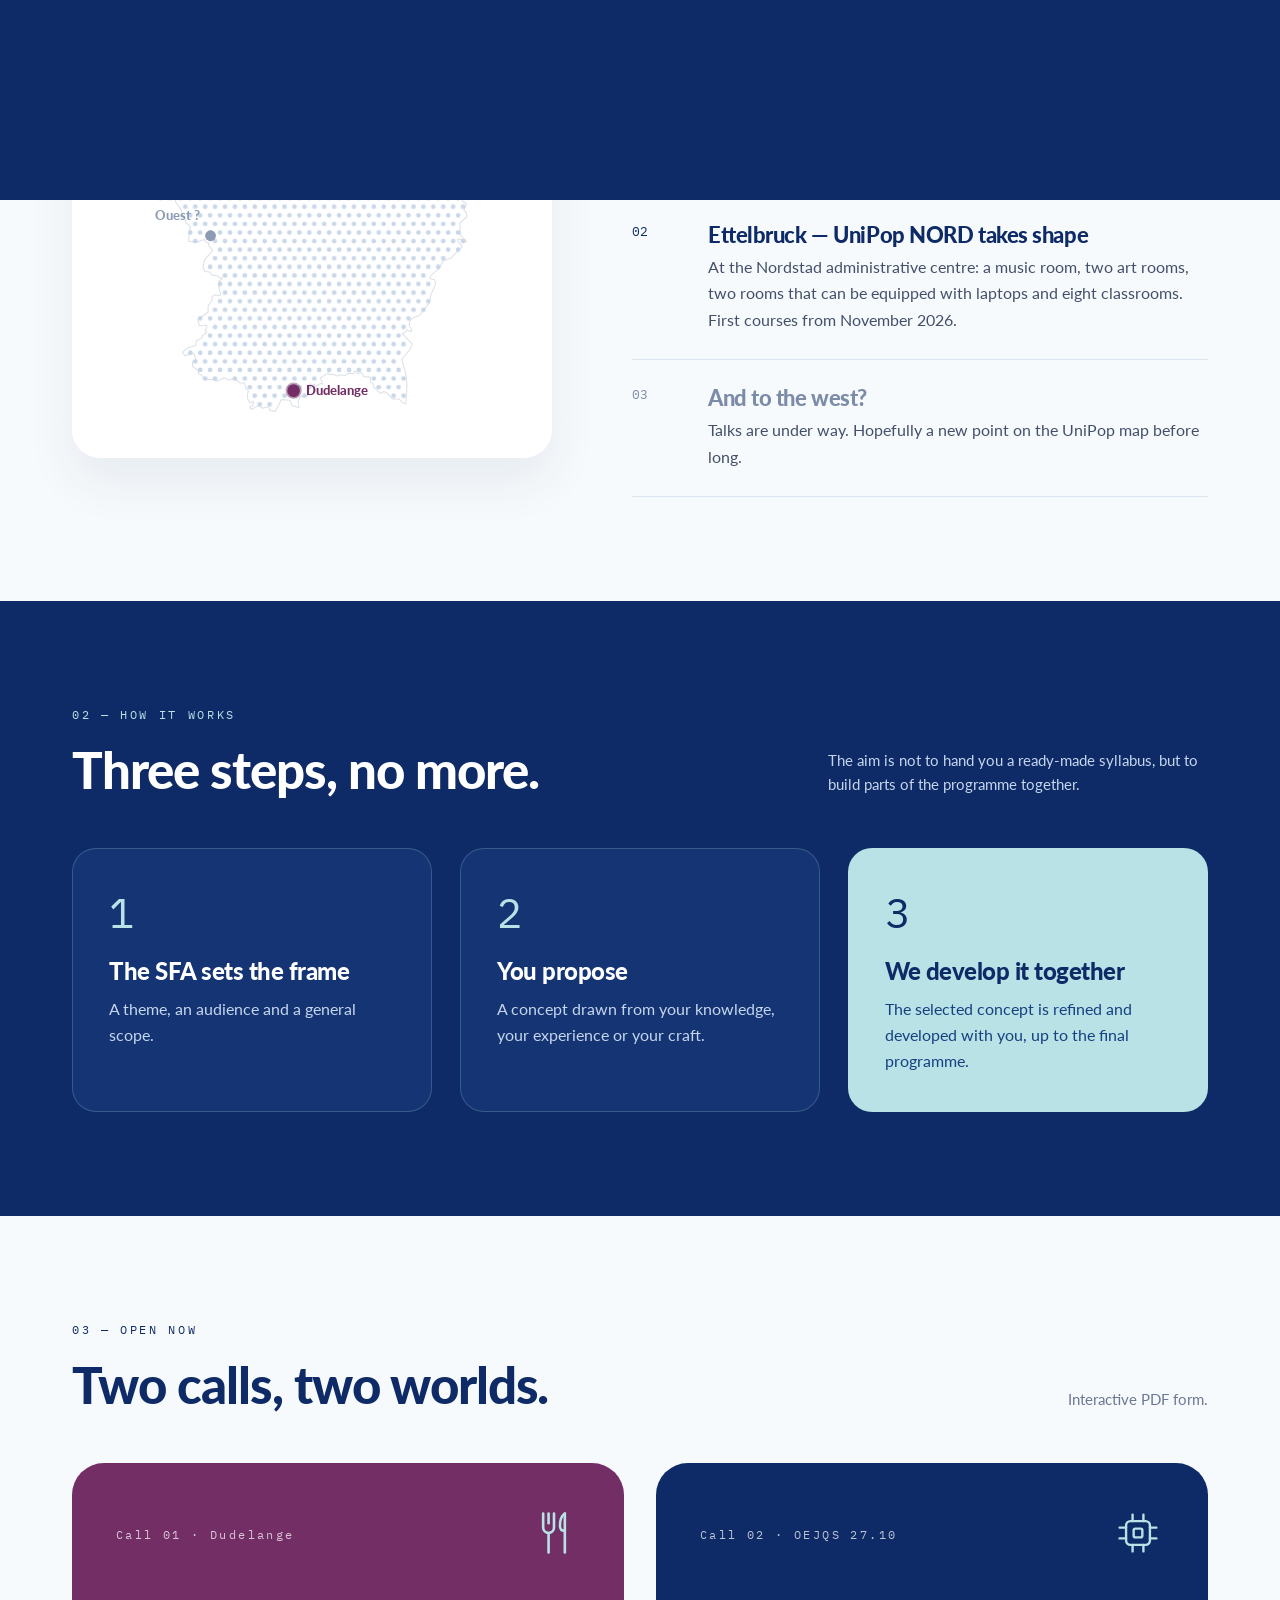
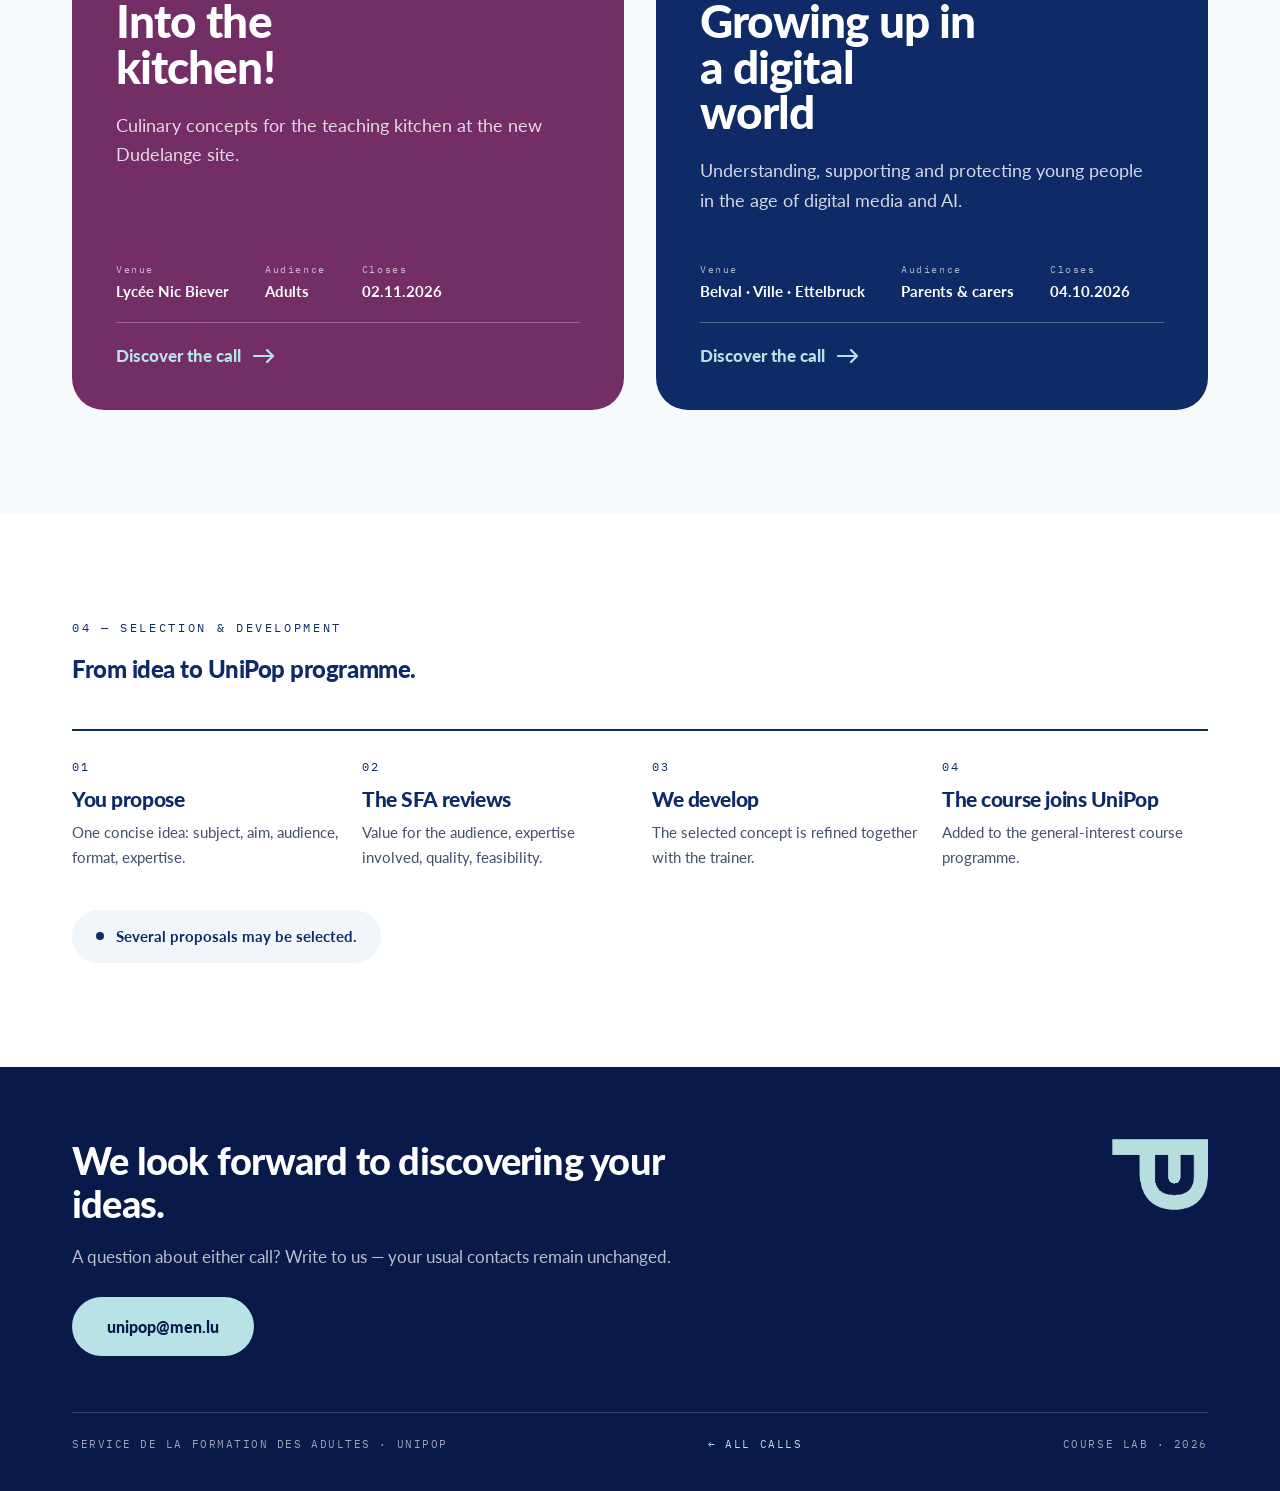
==== commit a03a2f8e: "Update index.html" ====
--- a/index.html
+++ b/index.html
@@ -57,7 +57,7 @@
     <span class="hero__word" aria-hidden="true">CONCEPTS</span>
     <div class="shell hero__grid">
       <div class="hero__col">
-        <p class="eyebrow reveal" data-i18n="k46">Appel à concepts · Édition 2026</p>
+        <p class="eyebrow reveal" data-i18n="k46">Appel a concepts · Edition 2026</p>
         <h1 class="reveal" data-i18n-html="k47">UniPop se construit avec <span class="accent">vous.</span></h1>
         <div class="hero__rule reveal" aria-hidden="true"></div>
         <p class="hero__text reveal" data-i18n="k48">Le SFA définit un cadre, une thématique et un public. Vous proposez un concept issu de votre savoir-faire. Nous le développons ensemble, jusqu’au programme.</p>
@@ -76,7 +76,7 @@
           <div class="count" data-deadline="2026-11-02T23:59:59+01:00">
             <div>
               <div class="count__label"><span data-i18n="k3">Appel 01 · clôture 02.11</span></div>
-              <div class="count__name"><span data-i18n="k4">À vos fourneaux !</span></div>
+              <div class="count__name"><span data-i18n="k4">A vos fourneaux !</span></div>
             </div>
             <div class="count__value" data-over="Clôturé">J−</div>
           </div>
@@ -93,7 +93,7 @@
     <div class="shell">
       <div class="tl__head">
         <p class="eyebrow" data-i18n="k10">La saison 2026</p>
-        <p class="tl__note" data-i18n="k11">Deux appels, une journée porte ouverte, un nouveau site. Le repère se déplace tout seul.</p>
+        <p class="tl__note" data-i18n="k11">Deux appels, une journée porte ouverte, un nouveau site...</p>
       </div>
       <ol class="tl__track">
         <span class="tl__rail" aria-hidden="true"><span class="tl__fill"></span></span>
@@ -116,11 +116,11 @@
         <li class="tl__node" data-date="2026-11-02">
           <span class="tl__dot" aria-hidden="true"></span>
           <time class="tl__date" datetime="2026-11-02">02.11</time>
-          <span class="tl__label" data-i18n="k8">Clôture · À vos fourneaux</span>
+          <span class="tl__label" data-i18n="k8">Clôture · A vos fourneaux</span>
         </li>
         <li class="tl__node" data-date="2026-11-16">
           <span class="tl__dot" aria-hidden="true"></span>
-          <time class="tl__date" datetime="2026-11-16">11.26</time>
+          <time class="tl__date" datetime="2026-11-16">11.2026</time>
           <span class="tl__label" data-i18n="k9">UniPop NORD · Ettelbruck</span>
         </li>
       </ol>
@@ -217,7 +217,7 @@
           <p class="eyebrow reveal" data-i18n="k57">03 — Ouverts maintenant</p>
           <h2 class="reveal" data-i18n="k58">Deux appels, deux univers.</h2>
         </div>
-        <p class="section__note reveal" data-i18n="k59">Formulaire PDF interactif · une page suffit.</p>
+        <p class="section__note reveal" data-i18n="k59">Formulaire PDF interactif</p>
       </div>
       <div class="calls">
       <a class="call call--cuisine reveal" href="cuisine.html" data-wipe="#732E66">
@@ -225,7 +225,7 @@
           <span class="call__kicker"><span data-i18n="k24">Appel 01 · Dudelange</span></span>
           <span style="color:var(--mint)"><svg viewBox="0 0 48 48" fill="none" stroke="currentColor" stroke-width="2.4" stroke-linecap="round" stroke-linejoin="round" aria-hidden="true"><path d="M14 6v13a5 5 0 0 0 5 5 5 5 0 0 0 5-5V6"/><path d="M19 6v9"/><path d="M19 24v18"/><path d="M34 6c-3.5 2.5-4.5 7-4.5 11s1.5 5 4.5 5"/><path d="M34 6v36"/></svg></span>
         </div>
-        <h3 data-i18n-html="k25">À vos<br>fourneaux !</h3>
+        <h3 data-i18n-html="k25">A vos<br>fourneaux !</h3>
         <p data-i18n="k26">Concepts culinaires pour la cuisine pédagogique du nouveau site de Dudelange.</p>
         <div class="call__foot">
           <dl class="call__meta">
@@ -292,7 +292,7 @@
     <div class="foot__top">
       <div>
         <h2 class="reveal" data-i18n="k72">Nous nous réjouissons de découvrir vos idées.</h2>
-        <p data-i18n="k71">Une question sur l’un des deux appels ? Écrivez-nous — vos personnes de contact habituelles restent inchangées.</p>
+        <p data-i18n="k71">Une question sur l’un des deux appels ? Ecrivez-nous — vos personnes de contact habituelles restent inchangées.</p>
         <a class="btn btn--mint" href="mailto:unipop@men.lu" style="margin-top:26px">unipop@men.lu</a>
       </div>
       <img class="foot__logo" src="assets/img/unipop-logo-knockout.png" alt="UniPop">
